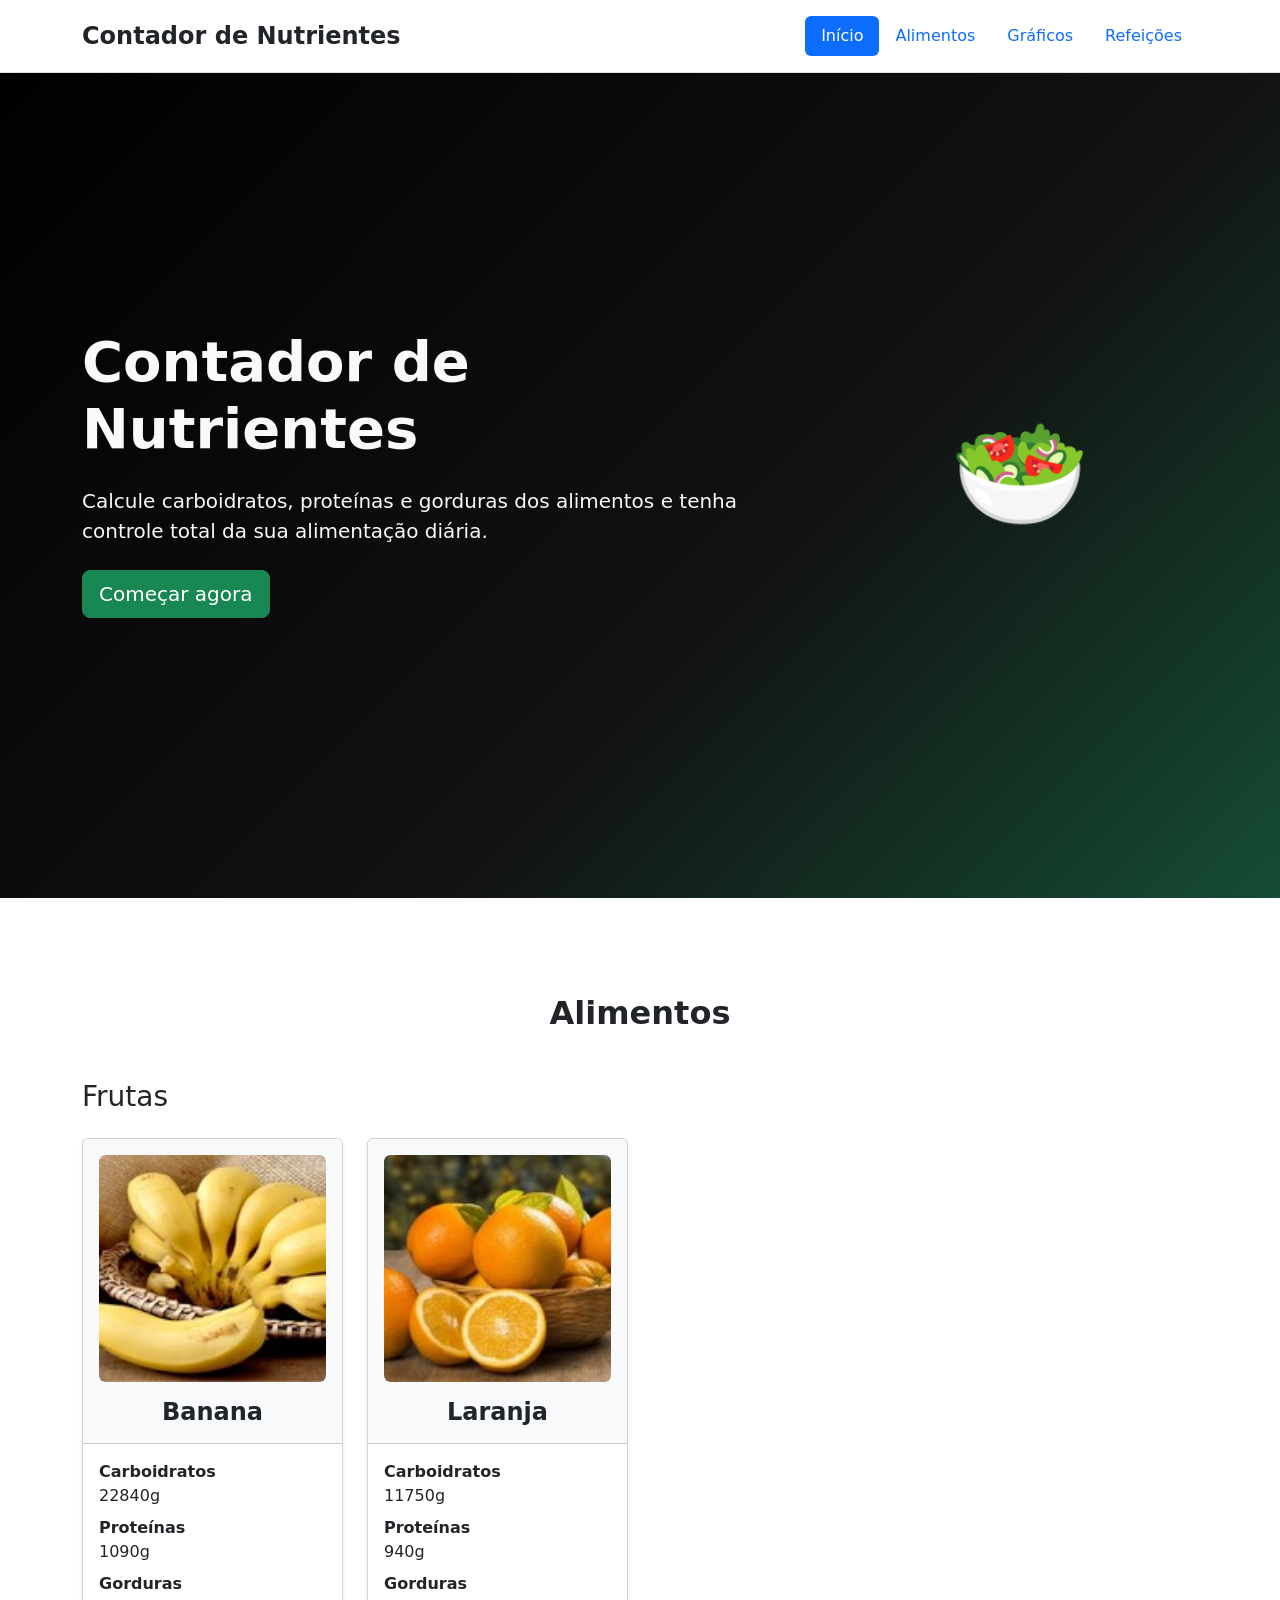
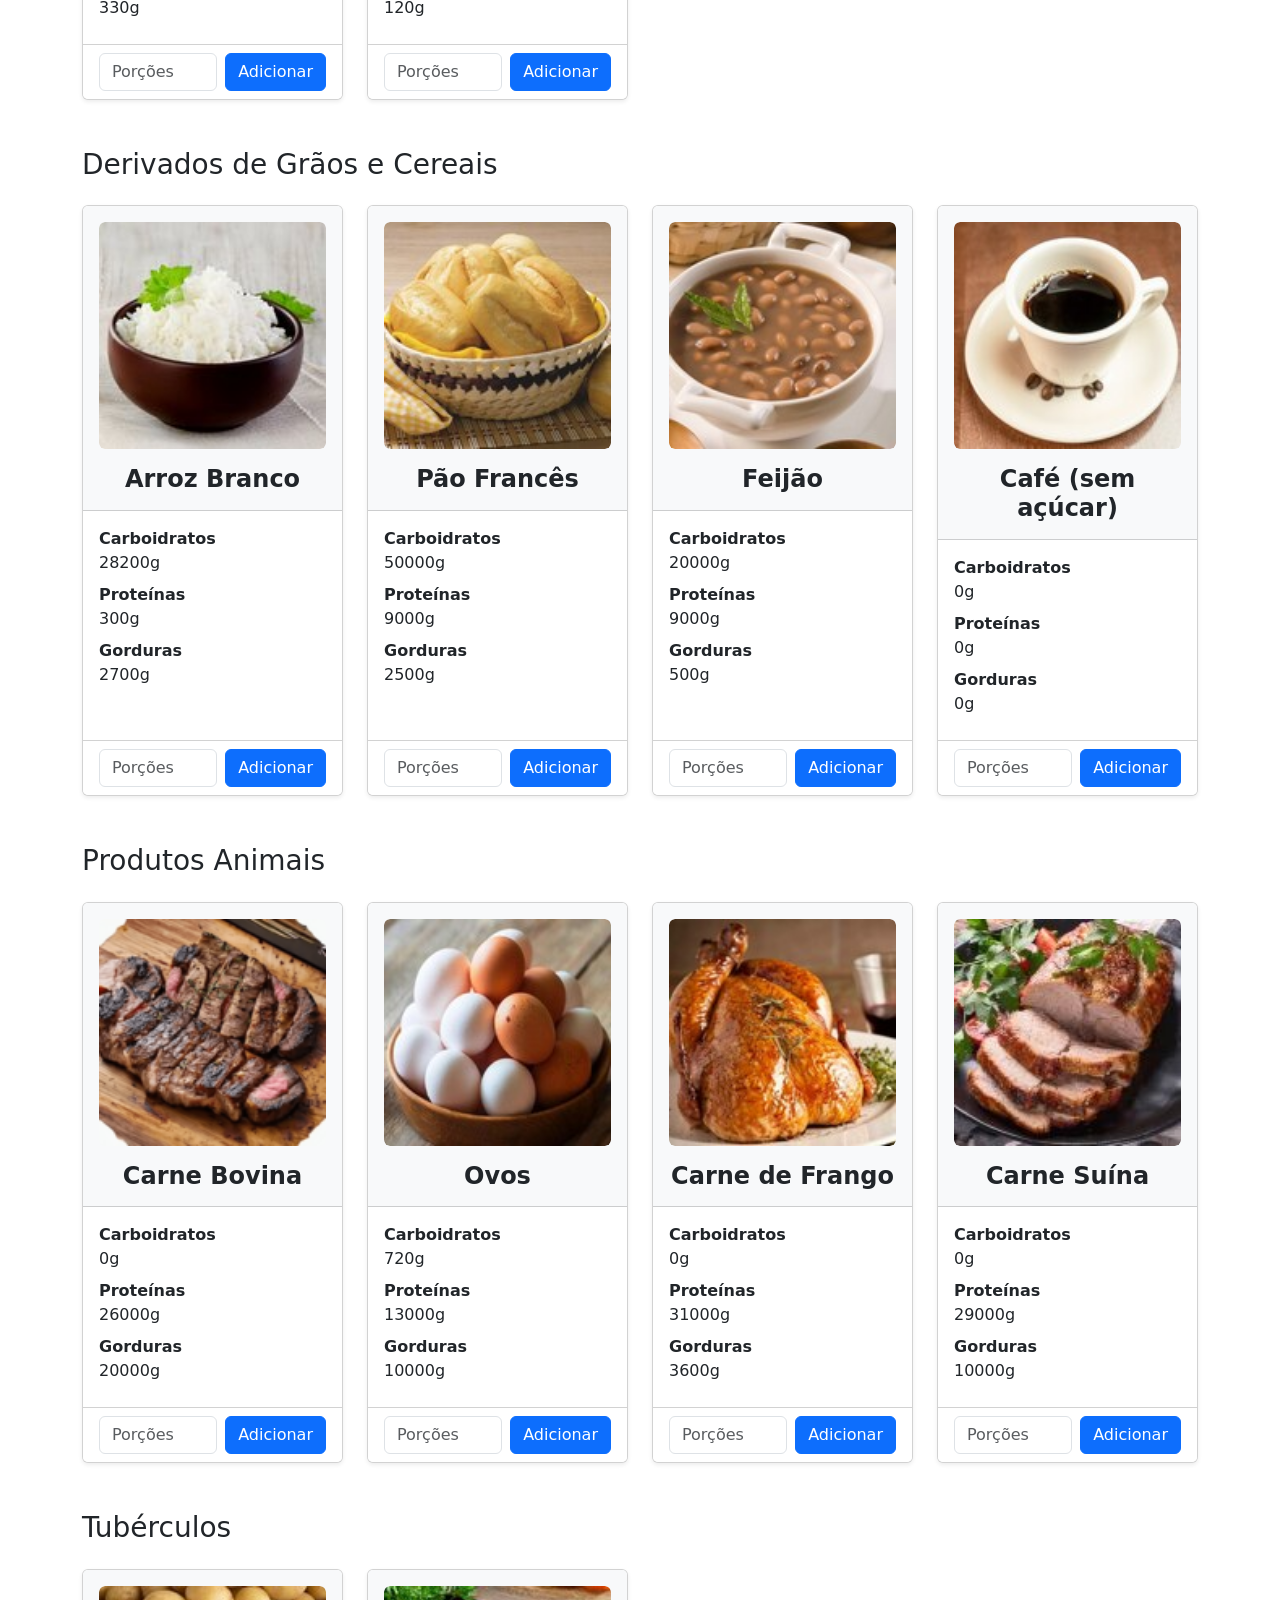
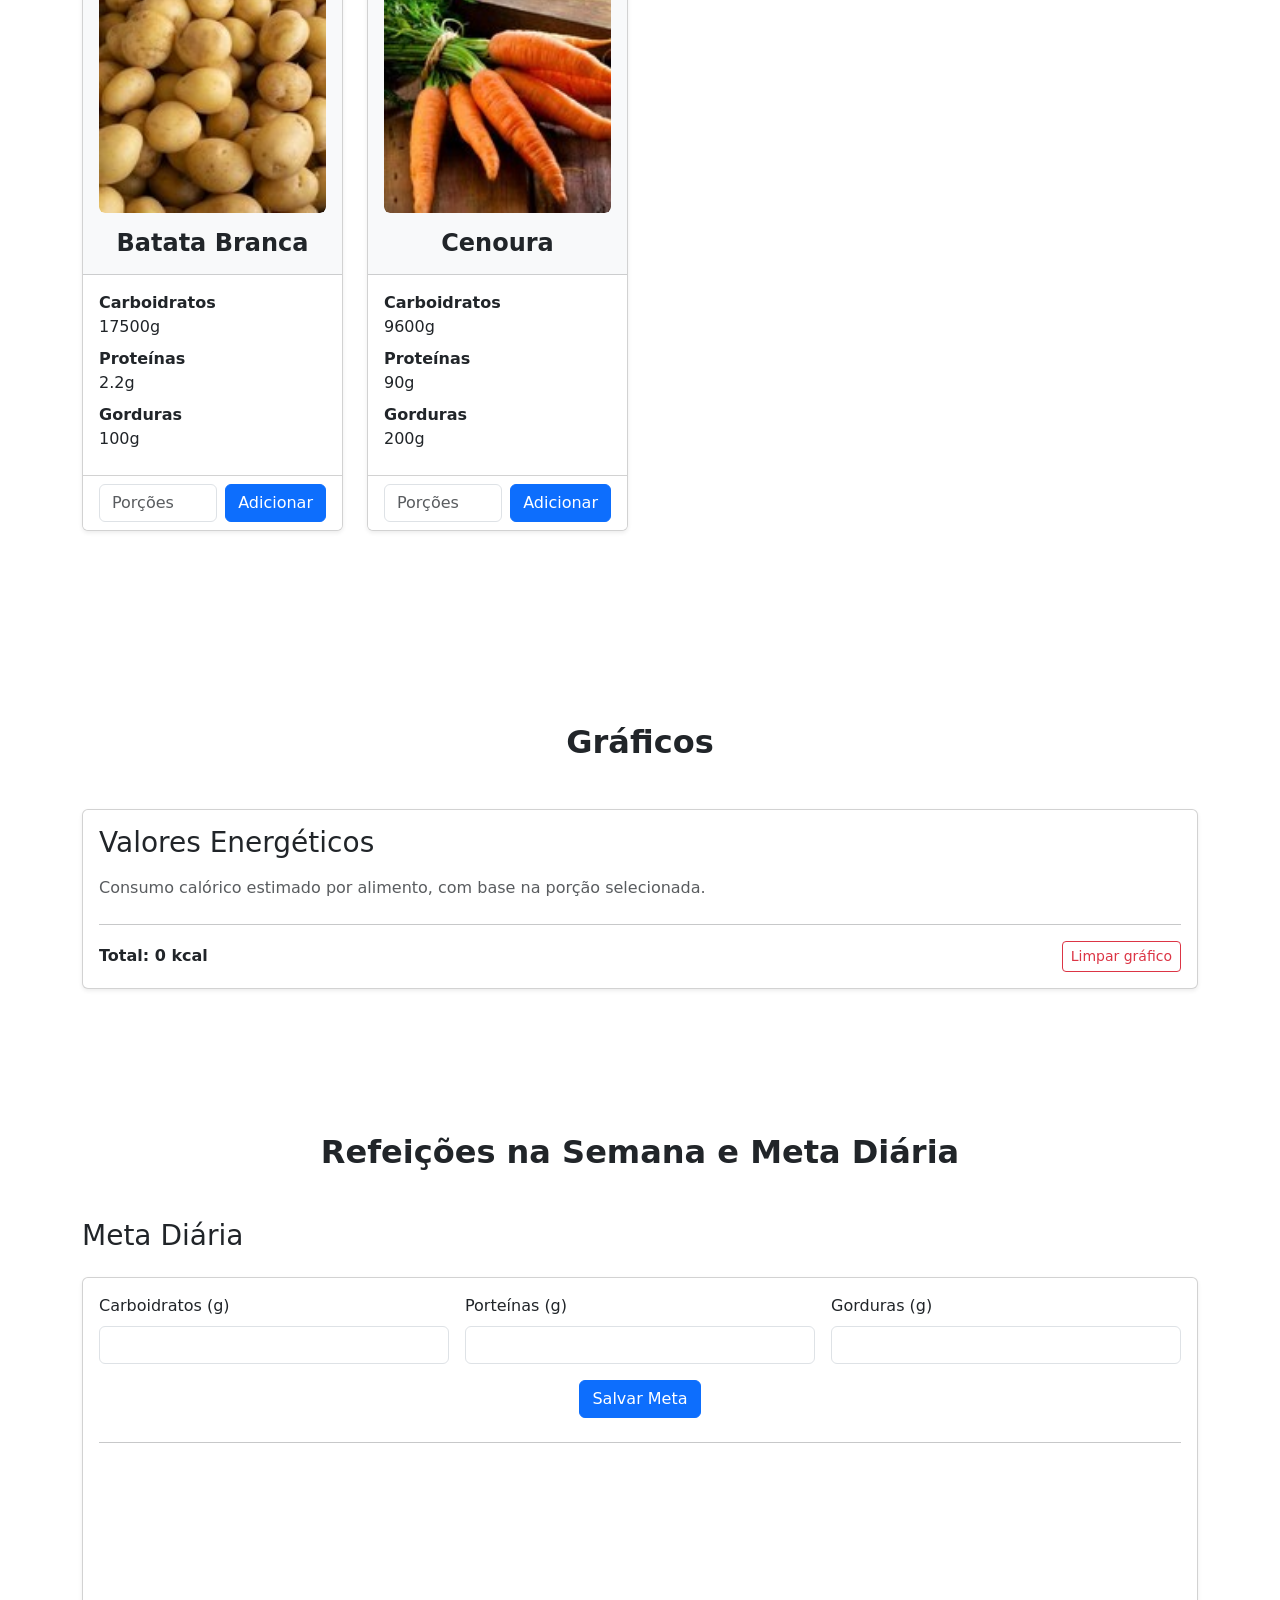
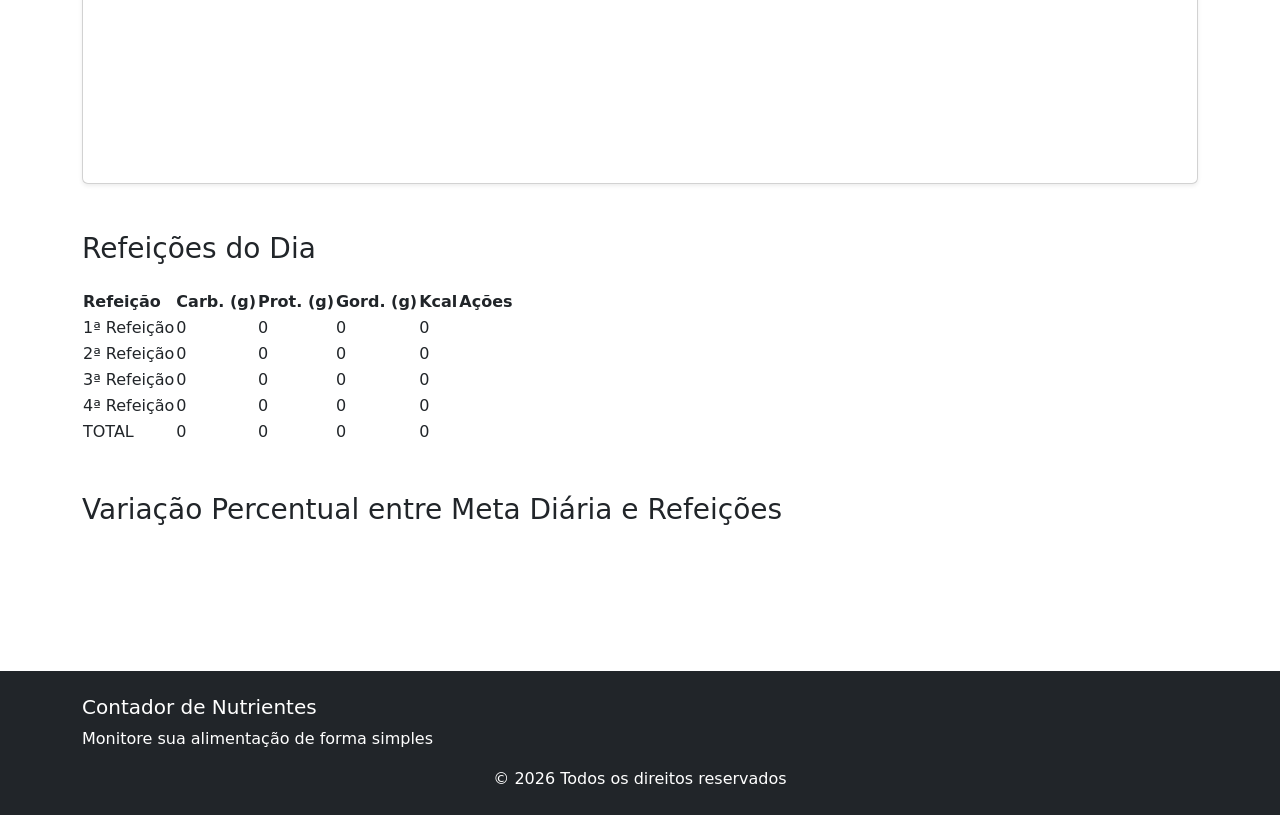
==== contador-v2/index.html @ 17ee6f38 "Criada div para gráfico das refeições do dia" ====
<!Doctype html>
<html lang="pt-BR">
<head>
    <meta charset="UTF-8">
    <meta name="viewport" content="width=device-width, initial-scale=1.0">

    <link
            href="https://cdn.jsdelivr.net/npm/bootstrap@5.3.8/dist/css/bootstrap.min.css"
            rel="stylesheet" integrity="sha384-sRIl4kxILFvY47J16cr9ZwB07vP4J8+LH7qKQnuqkuIAvNWLzeN8tE5YBujZqJLB"
            crossorigin="anonymous">

    <link rel="stylesheet" href="style.css">
    <script src="https://code.highcharts.com/highcharts.js"></script>
    <title>Contador de Nutrientes</title>
</head>
<body data-bs-spy="scroll"
      data-bs-target="#nav-principal"
      data-bs-offset="100"
      tabindex="0">

<header class="header-principal fixed-top bg-white border-bottom">
    <div class="container">
        <div class="d-flex flex-wrap justify-content-center py-3">
            <a href="/" class="d-flex align-items-center me-md-auto text-decoration-none">
                <span class="fs-4 fw-bold text-dark">Contador de Nutrientes</span>
            </a>

            <nav id="nav-principal" class="nav-principal">
                <ul class="nav nav-pills">
                    <li class="nav-item">
                        <a href="#secao-main" class="nav-link">Início</a>
                    </li>
                    <li class="nav-item">
                        <a href="#secao-alimentos" class="nav-link">Alimentos</a>
                    </li>
                    <li class="nav-item">
                        <a href="#secao-graficos" class="nav-link">Gráficos</a>
                    </li>
                    <li class="nav-item">
                        <a href="#secao-refeicoes" class="nav-link">Refeições</a>
                    </li>
                </ul>
            </nav>
        </div>
    </div>
</header>
<main>

    <!-- Seção 1: Hero -->
    <section id="secao-main" class="hero-full bg-dark text-light d-flex align-items-center py-5 my-5">
        <div class="container">
            <div class="row align-items-center">
                <div class="col-md-8 hero-content">
                    <h1 class="display-4 fw-bold mb-4">
                        Contador de Nutrientes
                    </h1>

                    <p class="lead mb-4">
                        Calcule carboidratos, proteínas e gorduras dos alimentos
                        e tenha controle total da sua alimentação diária.
                    </p>

                    <a href="#secao-alimentos" class="btn btn-success btn-lg">
                        Começar agora
                    </a>
                </div>

                <div class="col-md-4 text-center d-none d-md-block hero-icon">
                    <span style="font-size: 7rem;">🥗</span>
                </div>
            </div>
        </div>
    </section>


    <!-- Seção 2: Catálogo de Alimentos -->
    <section id="secao-alimentos" class="container py-5 my-5">
        <h2 class="text-center mb-5 fw-bold">Alimentos</h2>

        <section class="categoria-alimentos mb-5" id="categoria-frutas">
            <h3 class="mb-4">Frutas</h3>
            <div id="grid-frutas" class="grid-alimentos row row-cols-1 row-cols-md-2 row-cols-lg-3 row-cols-xl-4 g-4">

            </div>
        </section>

        <section class="categoria-alimentos mb-5" id="categoria-graos">
            <h3 class="mb-4">Derivados de Grãos e Cereais</h3>
            <div id="grid-graos" class="row row-cols-1 row-cols-md-2 row-cols-lg-3 row-cols-xl-4 g-4 grid-alimentos">

            </div>
        </section>

        <section class="categoria-alimentos mb-5" id="categoria-animais">
            <h3 class="mb-4">Produtos Animais</h3>
            <div id="grid-animais" class="row row-cols-1 row-cols-md-2 row-cols-lg-3 row-cols-xl-4 g-4 grid-alimentos">

            </div>
        </section>

        <section class="categoria-alimentos mb-5" id="categoria-tuberculos">
            <h3 class="mb-4">Tubérculos</h3>
            <div id="grid-tuberculos" class="row row-cols-1 row-cols-md-2 row-cols-lg-3 row-cols-xl-4 g-4 grid-alimentos">

            </div>
        </section>

    </section>

    <!-- Seção 3: Gráficos -->
    <section id="secao-graficos" class="container py-5 my-5">
        <h2 class="text-center mb-5 fw-bold">Gráficos</h2>

        <section class="subsecao-graficos">
            <div class="card shadow-sm">
                <div class="card-body">
                    <h3 class="card-title mb-3">Valores Energéticos</h3>
                    <p class="text-muted mb-4">Consumo calórico estimado por alimento, com base na porção selecionada.</p>
                    <div id="grafico-colunas"></div>
                    <hr>
                    <div class="d-flex justify-content-between align-items-center mt-3">
                        <p class="fw-bold mb-0">Total: <span id="total-kcal">0</span> kcal</p>
                        <button id="btn-limpar-grafico" class="btn btn-outline-danger btn-sm">Limpar gráfico</button>
                    </div>
                </div>

            </div>
        </section>

    </section>

    <!-- Seção 4: Refeições -->
    <section id="secao-refeicoes" class="container py-5 my-5">
        <h2 class="text-center mb-5 fw-bold">Refeições na Semana e Meta Diária</h2>

        <section class="subsecao-meta mb-5">
            <h3 class="mb-4">Meta Diária</h3>
            <div class="painel-meta card shadow-sm">
                <div class="card-body">

                    <form id="form-metas">

                        <div class="row g-3">

                            <div class="col-md-4">
                                <label for="meta-carb" class="form-label">Carboidratos (g)</label>
                                <input type="number" id="meta-carb" class="form-control"  min="0" step="1" required>
                            </div>

                            <div class="col-md-4">
                                <label for="meta-prot" class="form-label">Porteínas (g)</label>
                                <input type="number" id="meta-prot" class="form-control"  min="0" step="1" required>
                            </div>

                            <div class="col-md-4">
                                <label for="meta-gord" class="form-label">Gorduras (g)</label>
                                <input type="number" id="meta-gord" class="form-control"  min="0" step="1" required>
                            </div>

                        </div>
                        <div class="mt-3 d-flex justify-content-center">
                            <button type="button" id="btn-metas" class="btn btn-primary">Salvar Meta</button>
                        </div>
                    </form>

                    <hr class="my-4">

                    <div id="grafico-metas" style="min-height: 300px;"></div>
                </div>
            </div>
        </section>

        <section class="subsecao-refeicoes-dia mb-5">
            <h3 class="mb-4">Refeições do Dia</h3>
            <div class="container-refeicoes">
                <table>
                    <thead>
                    <tr>
                        <th>Refeição</th>
                        <th>Carb. (g)</th>
                        <th>Prot. (g)</th>
                        <th>Gord. (g)</th>
                        <th>Kcal</th>
                        <th>Ações</th>
                    </tr>
                    </thead>

                    <tbody>
                        <tr>
                            <td>1ª Refeição</td>
                            <td class="carb">0</td>
                            <td class="prot">0</td>
                            <td class="gord">0</td>
                            <td class="kcal">0</td>
                        </tr>
                        <tr>
                            <td>2ª Refeição</td>
                            <td class="carb">0</td>
                            <td class="prot">0</td>
                            <td class="gord">0</td>
                            <td class="kcal">0</td>
                        </tr>
                        <tr>
                            <td>3ª Refeição</td>
                            <td class="carb">0</td>
                            <td class="prot">0</td>
                            <td class="gord">0</td>
                            <td class="kcal">0</td>
                        </tr>
                        <tr>
                            <td>4ª Refeição</td>
                            <td class="carb">0</td>
                            <td class="prot">0</td>
                            <td class="gord">0</td>
                            <td class="kcal">0</td>
                        </tr>
                        <tr>
                            <td>TOTAL</td>
                            <td class="carb">0</td>
                            <td class="prot">0</td>
                            <td class="gord">0</td>
                            <td class="kcal">0</td>
                        </tr>
                    </tbody>
                </table>

                <div id="grafico-refeicoes"></div>


            </div>
        </section>

        <section class="subscao-variacao mb-5">
            <h3 class="mb-4">Variação Percentual entre Meta Diária e Refeições</h3>
            <div class="painel-variacao">

            </div>
        </section>
    </section>

</main>

<footer class="bg-dark text-white mt-5">
    <div class="container py-4">
        <div class="row">
            <div class="col-md-6">
                <h5>Contador de Nutrientes</h5>
                <p class="text">Monitore sua alimentação de forma simples</p>
            </div>
            <div class="text-center">
                <p class="mb-0">&copy; 2026 Todos os direitos reservados</p>
            </div>
        </div>
    </div>
</footer>
<script type="module" src="js/script.js"></script>
<script
        src="https://cdn.jsdelivr.net/npm/bootstrap@5.3.8/dist/js/bootstrap.bundle.min.js"
        integrity="sha384-FKyoEForCGlyvwx9Hj09JcYn3nv7wiPVlz7YYwJrWVcXK/BmnVDxM+D2scQbITxI"
        crossorigin="anonymous">
</script>
</body>
</html>
---- contador-v2/style.css ----
html {
    scroll-behavior: smooth;
}

section {
    scroll-margin-top: 100px;
}

.hero-full {
    min-height: calc(100vh - 50px);
    background: linear-gradient(
        135deg,
        #000 0%,
        #121212 60%,
        #198754 140%
    );
}

.hero-content {
    animation: fadeUp 0.8s ease-out forwards;
}

.hero-icon {
    animation: fadeIn 1.2s ease-out forwards;
}

@keyframes fadeUp {
    from {
        opacity: 0;
        transform: translateY(24px);
    }
    to {
        opacity: 1;
        transform: translateY(0);
    }
}

@keyframes fadeIn {
    from {
        opacity: 0;
    }
    to {
        opacity: 1;
    }
}

.alimento-card {
    transition: transform 0.3s ease, box-shadow 0.3s ease;
}

.alimento-card:hover {
    transform: translateY(-5px);
    box-shadow: 0 8px 16px rgba(0, 0, 0, 0.15) !important;
}

.card-header figure {
    overflow: hidden;
    border-radius: 0.375rem;
}

@keyframes loading {
    0% {
        background-position: 0 0;
    }
    100% {
        background-position: 20px 20px;
    }
}
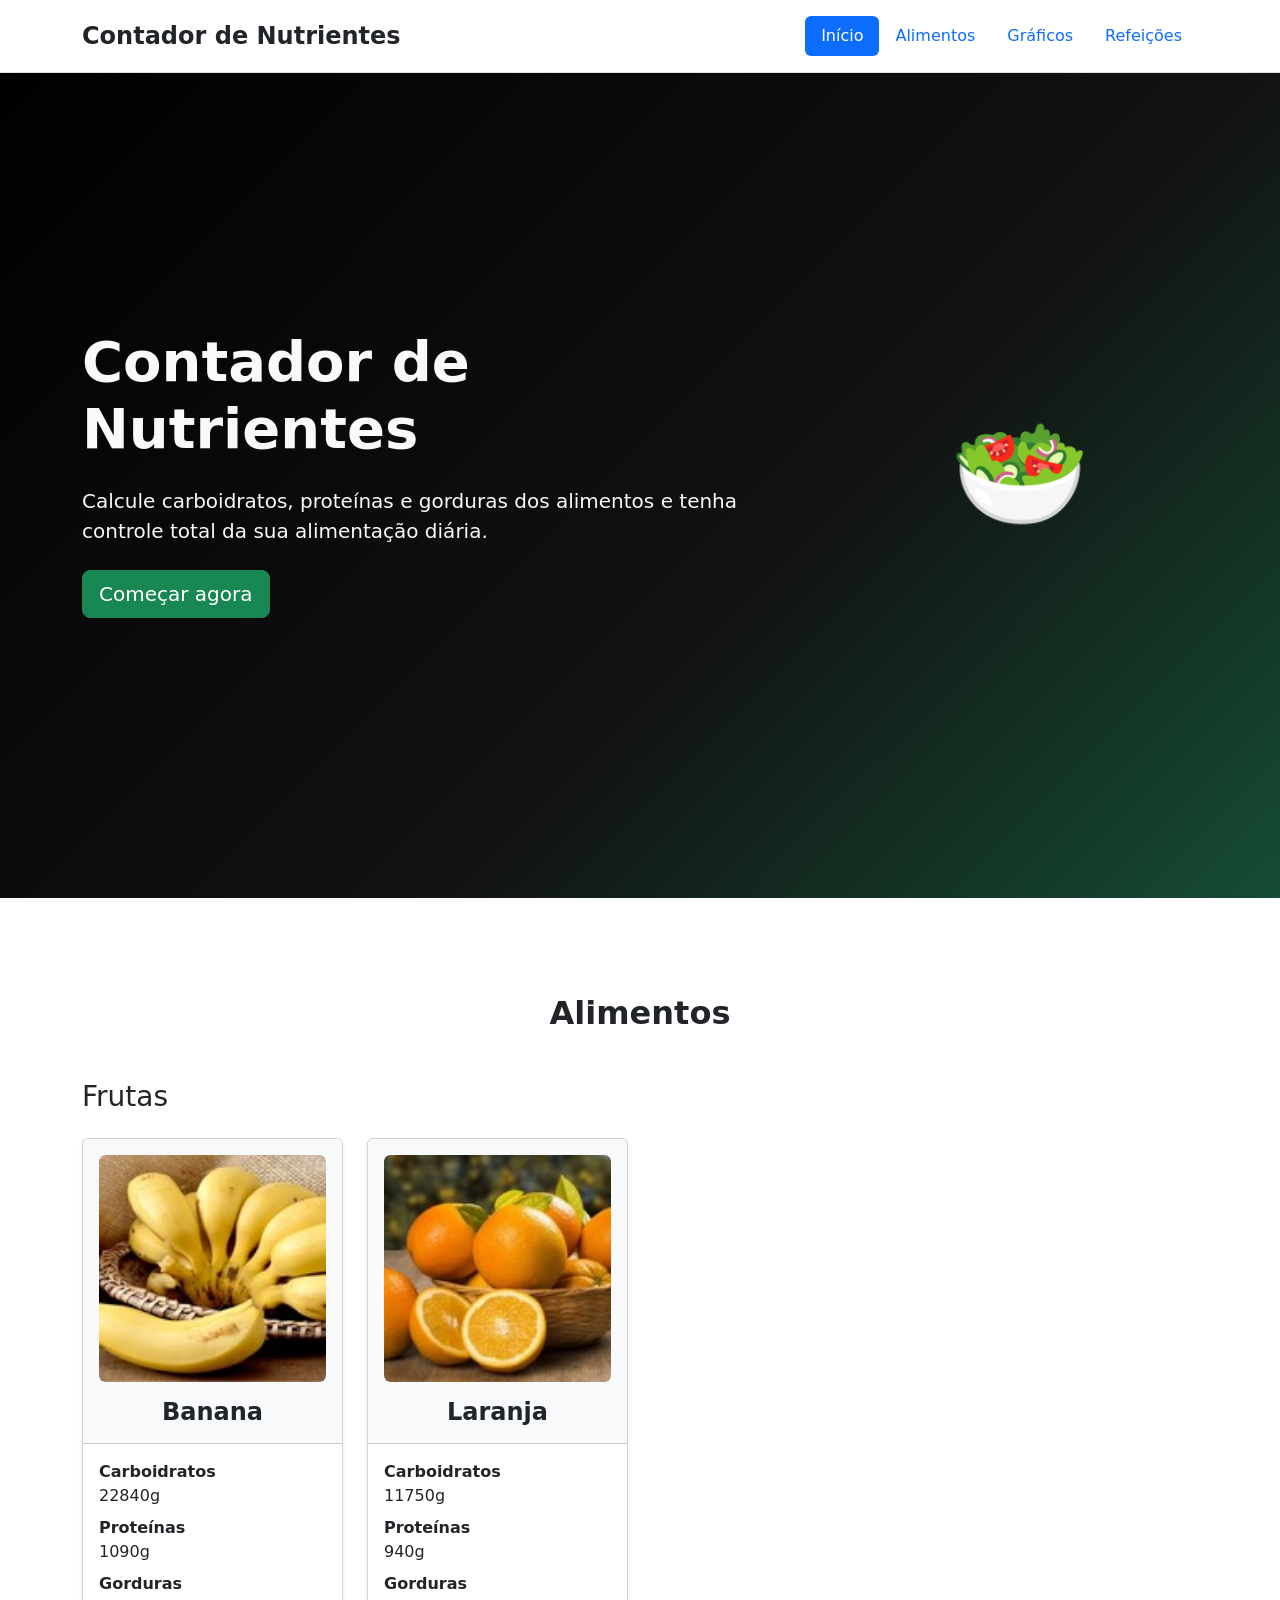
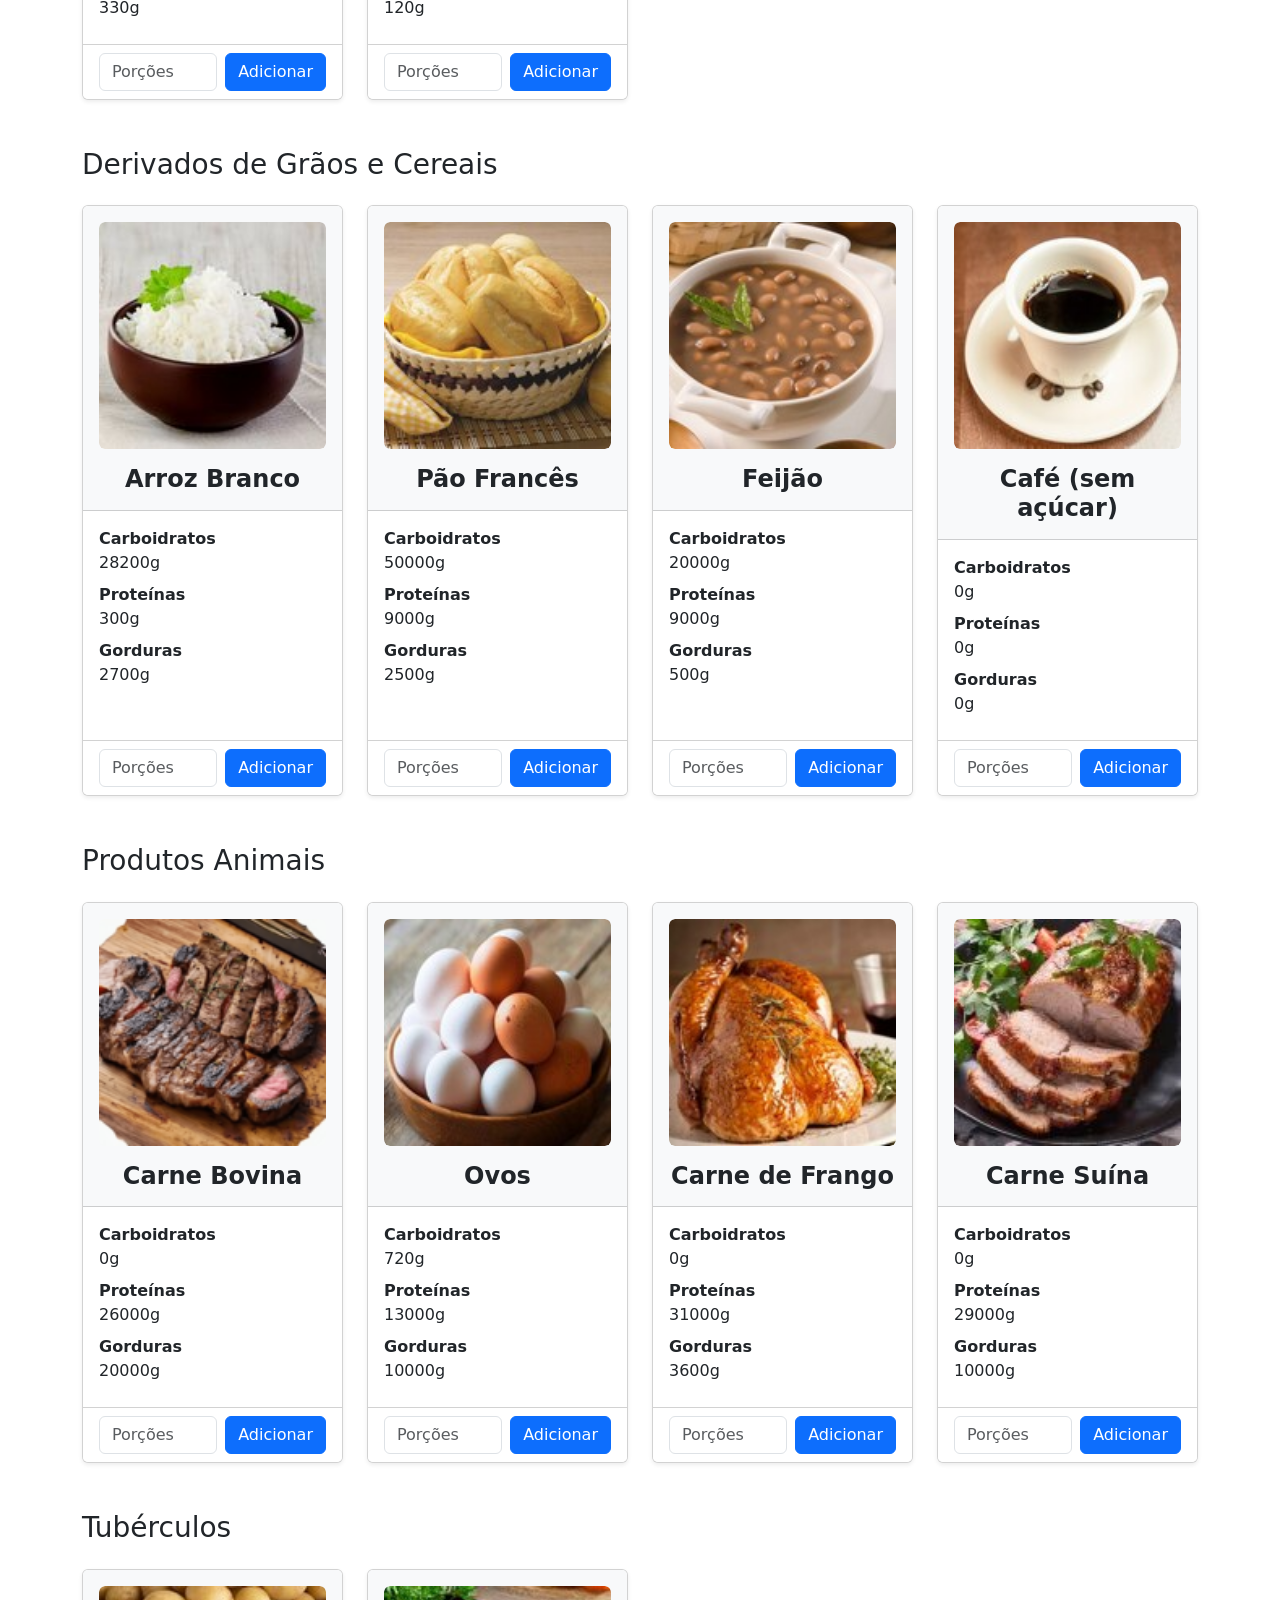
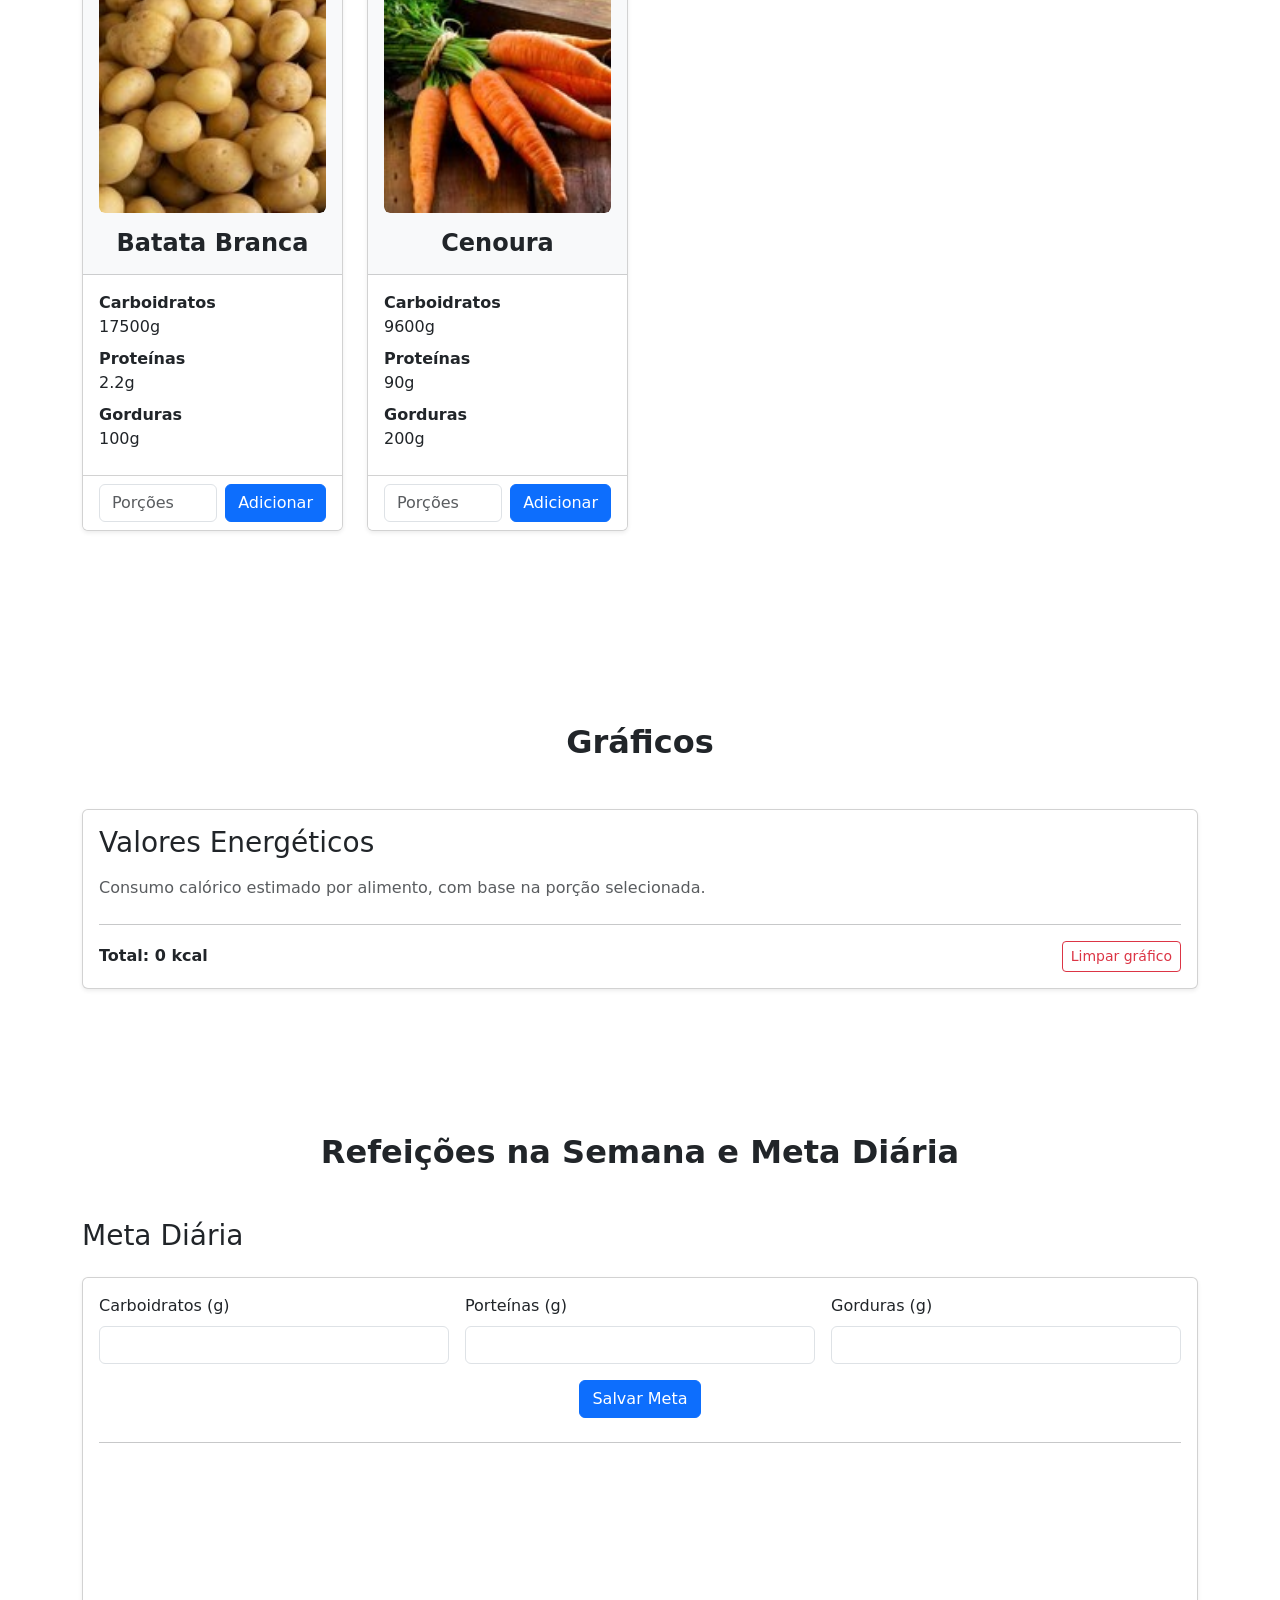
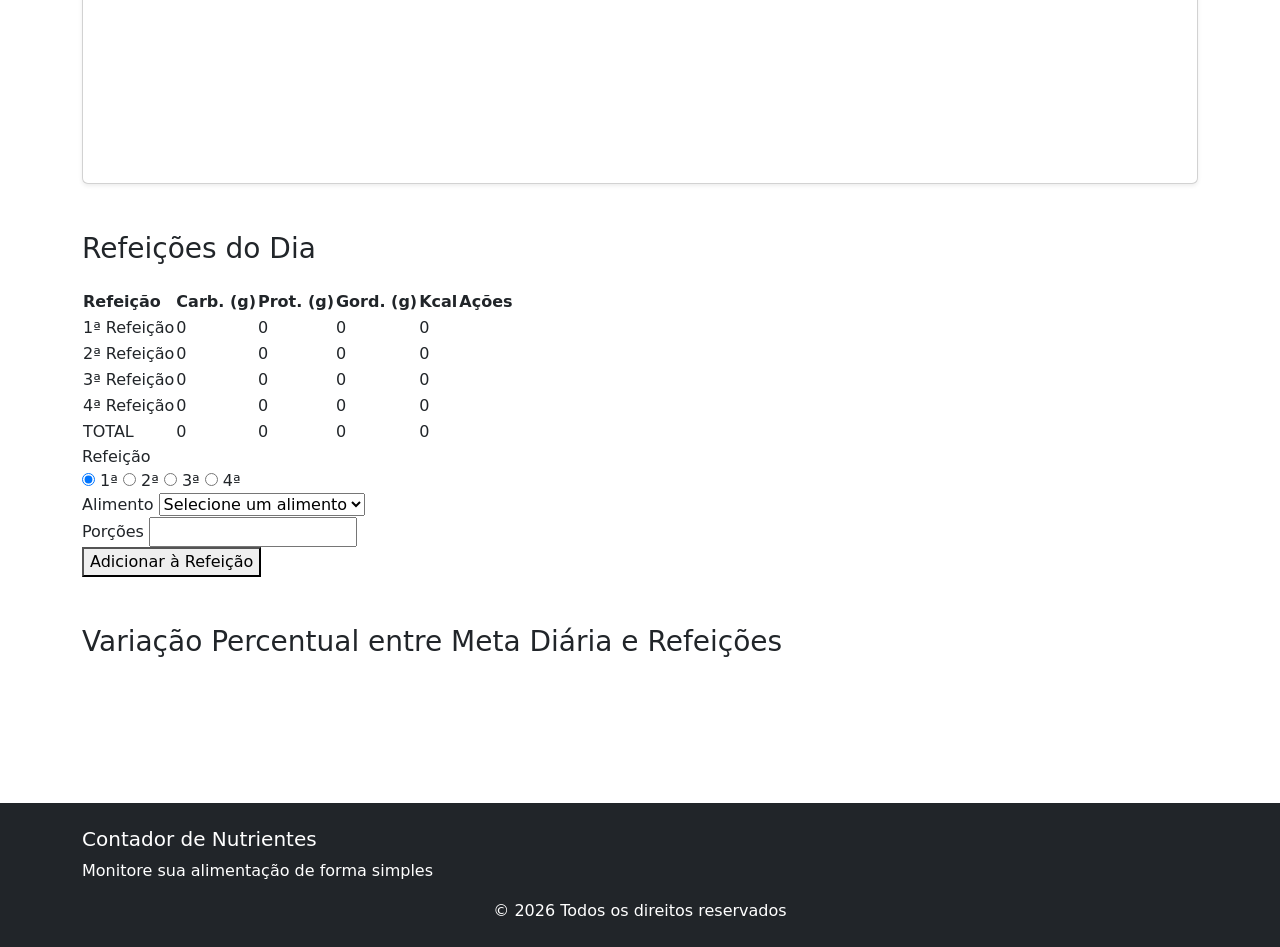
==== commit 598c0b0d: "Criado formulário para adicionar refeições ao dia" ====
--- a/contador-v2/index.html
+++ b/contador-v2/index.html
@@ -226,7 +226,38 @@
 
                 <div id="grafico-refeicoes"></div>
 
-
+                <form id="form-adicionar-refeicao">
+                    <div>
+                        <label>Refeição</label>
+                        <div>
+                            <input type="radio" name="refeicao" id="ref1" value="1" checked>
+                            <label for="ref1">1ª</label>
+
+                            <input type="radio" name="refeicao" id="ref2" value="2">
+                            <label for="ref2">2ª</label>
+
+                            <input type="radio" name="refeicao" id="ref3" value="3">
+                            <label for="ref3">3ª</label>
+
+                            <input type="radio" name="refeicao" id="ref4" value="4">
+                            <label for="ref4">4ª</label>
+                        </div>
+                    </div>
+
+                    <div>
+                        <label for="select-alimento">Alimento</label>
+                        <select id="select-alimento" required>
+                            <option value="">Selecione um alimento</option>
+                        </select>
+                    </div>
+
+                    <div>
+                        <label for="input-porcoes" >Porções</label>
+                        <input type="number" id="input-porcoes" min="0" step="1" required>
+                    </div>
+
+                    <button type="button">Adicionar à Refeição</button>
+                </form>
             </div>
         </section>
 
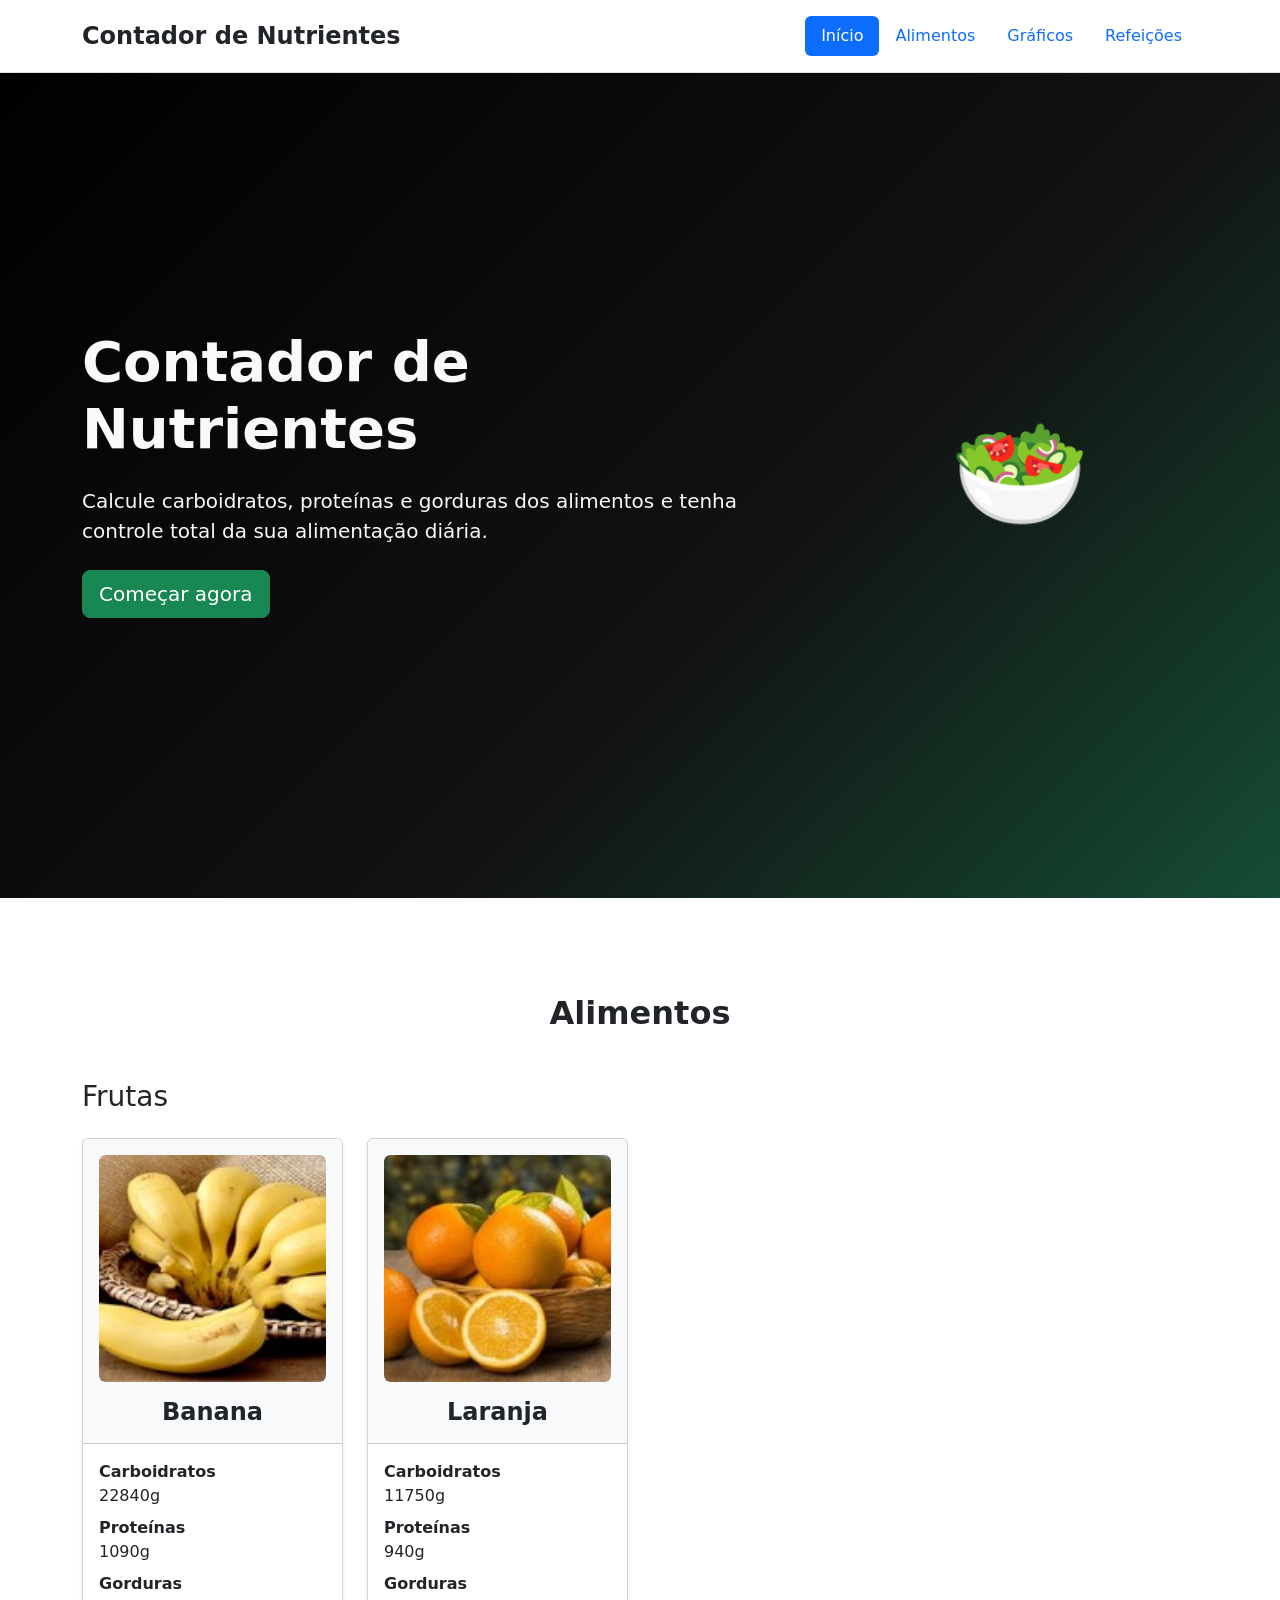
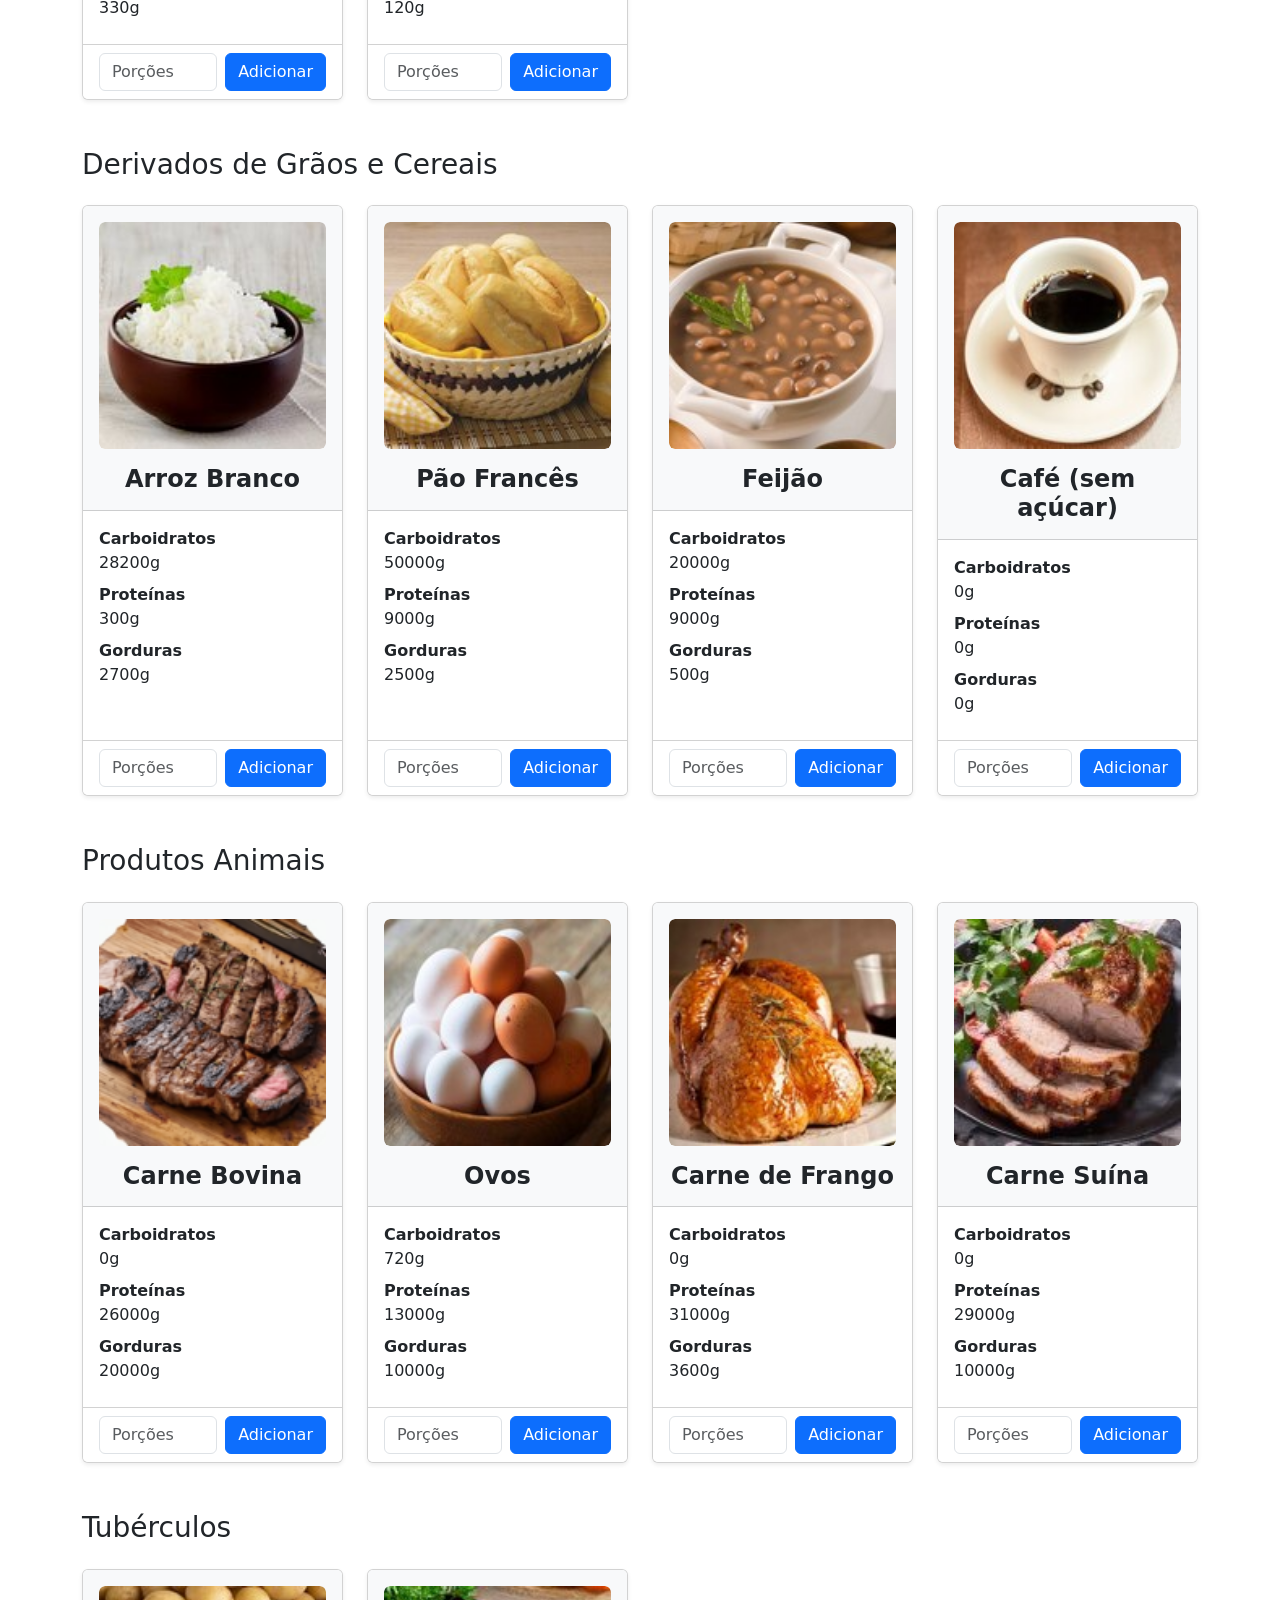
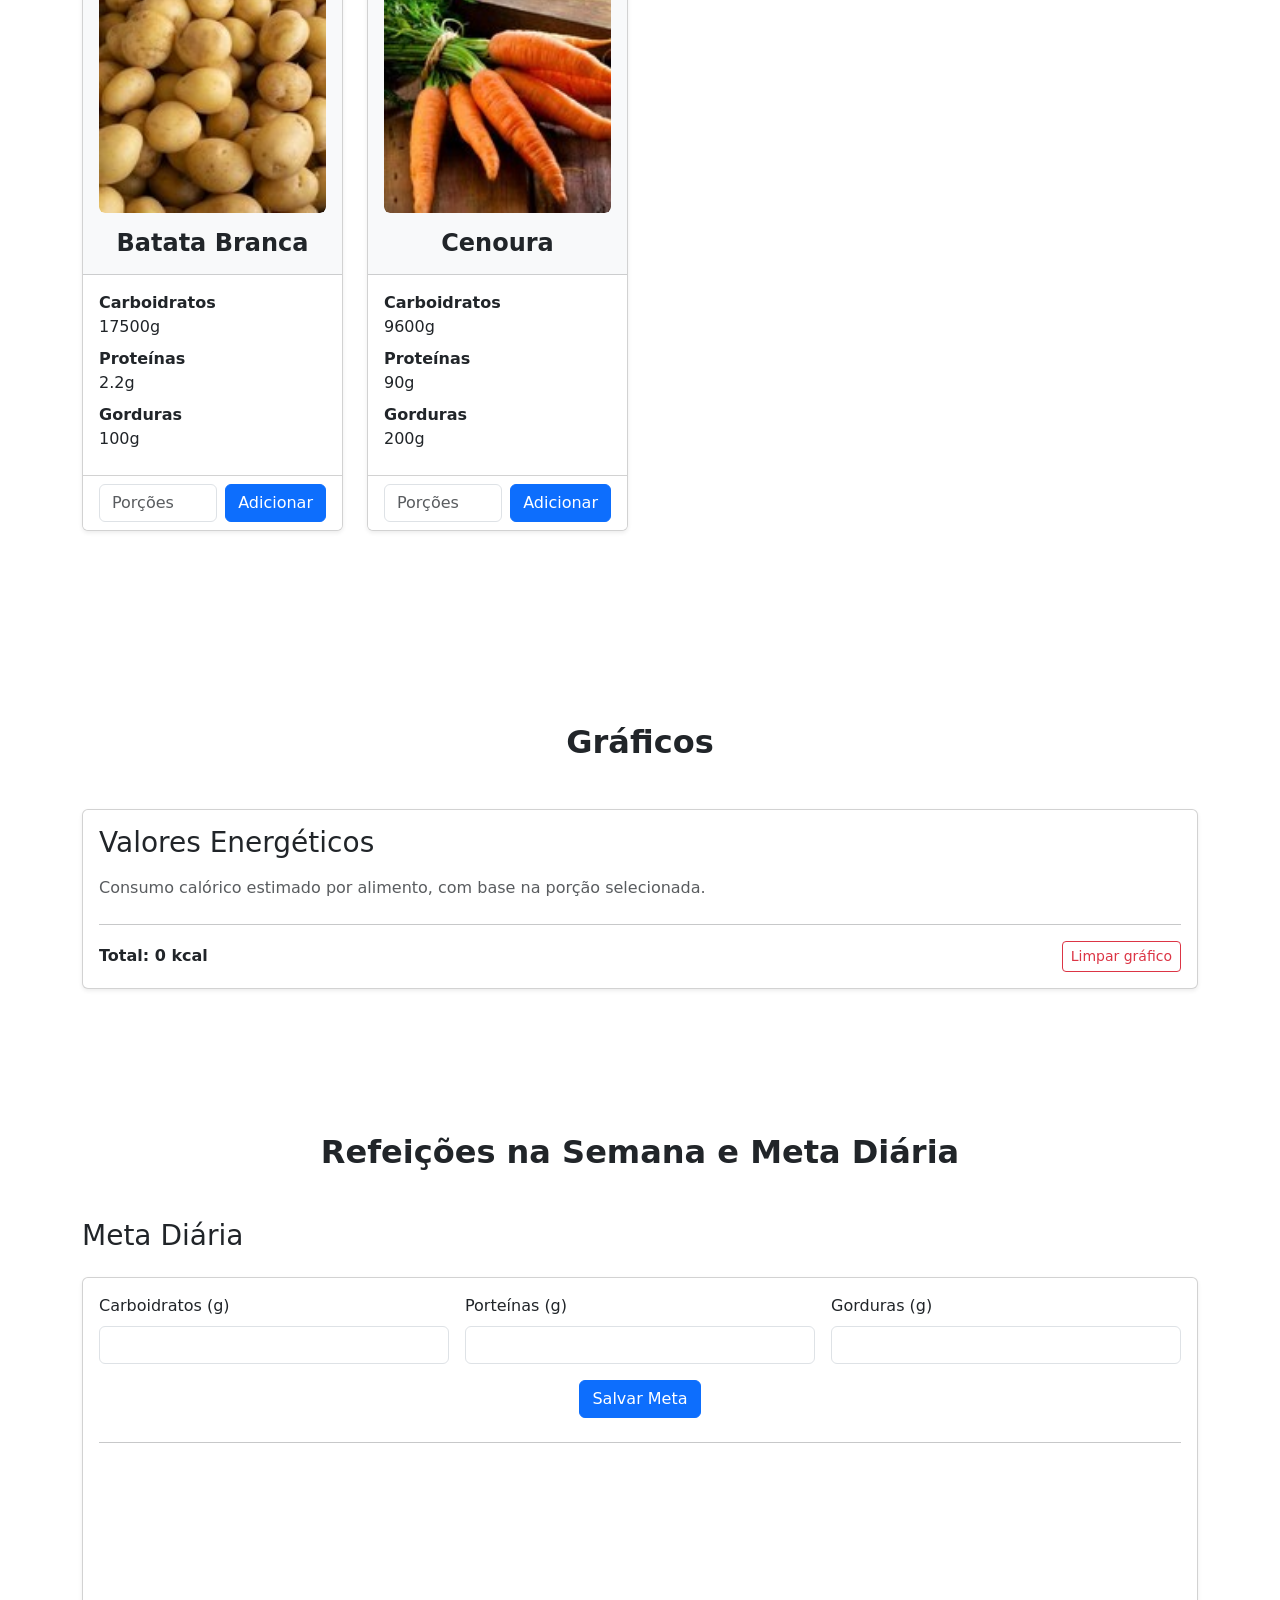
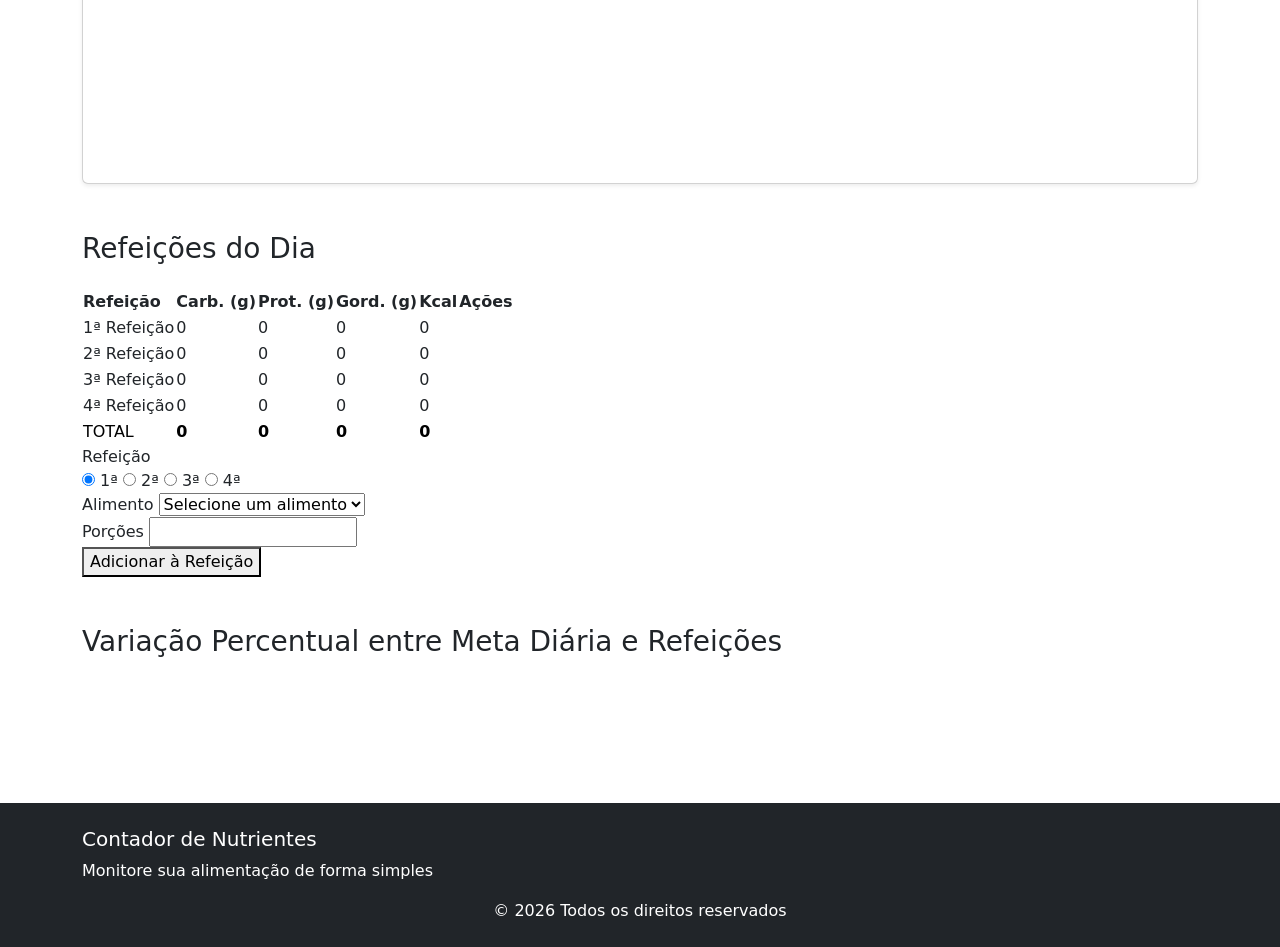
==== commit c344ff3a: "Adicionadas novas classes e ids na table de refeições para auxiliar o código" ====
--- a/contador-v2/index.html
+++ b/contador-v2/index.html
@@ -185,41 +185,41 @@
                     </tr>
                     </thead>
 
-                    <tbody>
-                        <tr>
+                    <tbody id="tbody-refeicoes">
+                        <tr data-refeicao="1">
                             <td>1ª Refeição</td>
                             <td class="carb">0</td>
                             <td class="prot">0</td>
                             <td class="gord">0</td>
                             <td class="kcal">0</td>
                         </tr>
-                        <tr>
+                        <tr data-refeicao="2">
                             <td>2ª Refeição</td>
                             <td class="carb">0</td>
                             <td class="prot">0</td>
                             <td class="gord">0</td>
                             <td class="kcal">0</td>
                         </tr>
-                        <tr>
+                        <tr data-refeicao="3">
                             <td>3ª Refeição</td>
                             <td class="carb">0</td>
                             <td class="prot">0</td>
                             <td class="gord">0</td>
                             <td class="kcal">0</td>
                         </tr>
-                        <tr>
+                        <tr data-refeicao="4">
                             <td>4ª Refeição</td>
                             <td class="carb">0</td>
                             <td class="prot">0</td>
                             <td class="gord">0</td>
                             <td class="kcal">0</td>
                         </tr>
-                        <tr>
+                        <tr class="table-primary">
                             <td>TOTAL</td>
-                            <td class="carb">0</td>
-                            <td class="prot">0</td>
-                            <td class="gord">0</td>
-                            <td class="kcal">0</td>
+                            <td class="carb"><strong>0</strong></td>
+                            <td class="prot"><strong>0</strong></td>
+                            <td class="gord"><strong>0</strong></td>
+                            <td class="kcal"><strong>0</strong></td>
                         </tr>
                     </tbody>
                 </table>
@@ -256,7 +256,7 @@
                         <input type="number" id="input-porcoes" min="0" step="1" required>
                     </div>
 
-                    <button type="button">Adicionar à Refeição</button>
+                    <button type="button" id="btn-refeicao">Adicionar à Refeição</button>
                 </form>
             </div>
         </section>
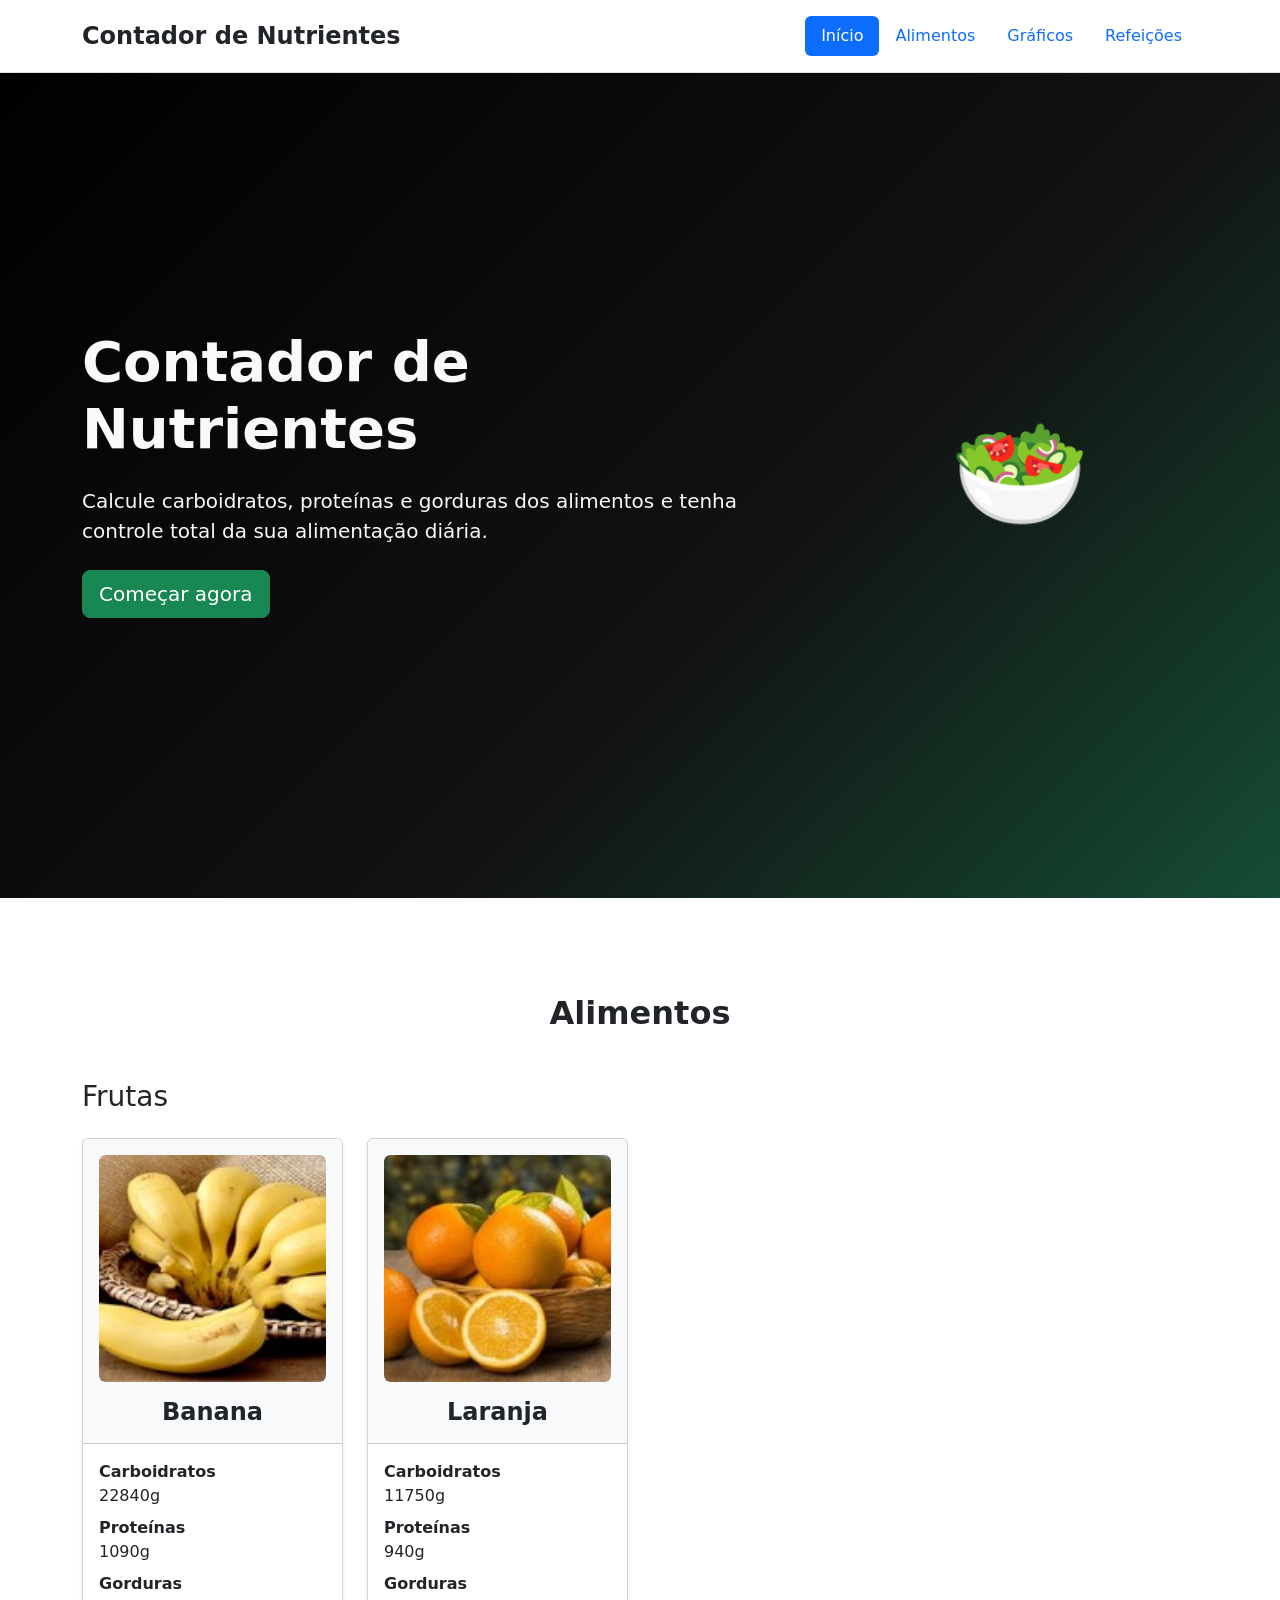
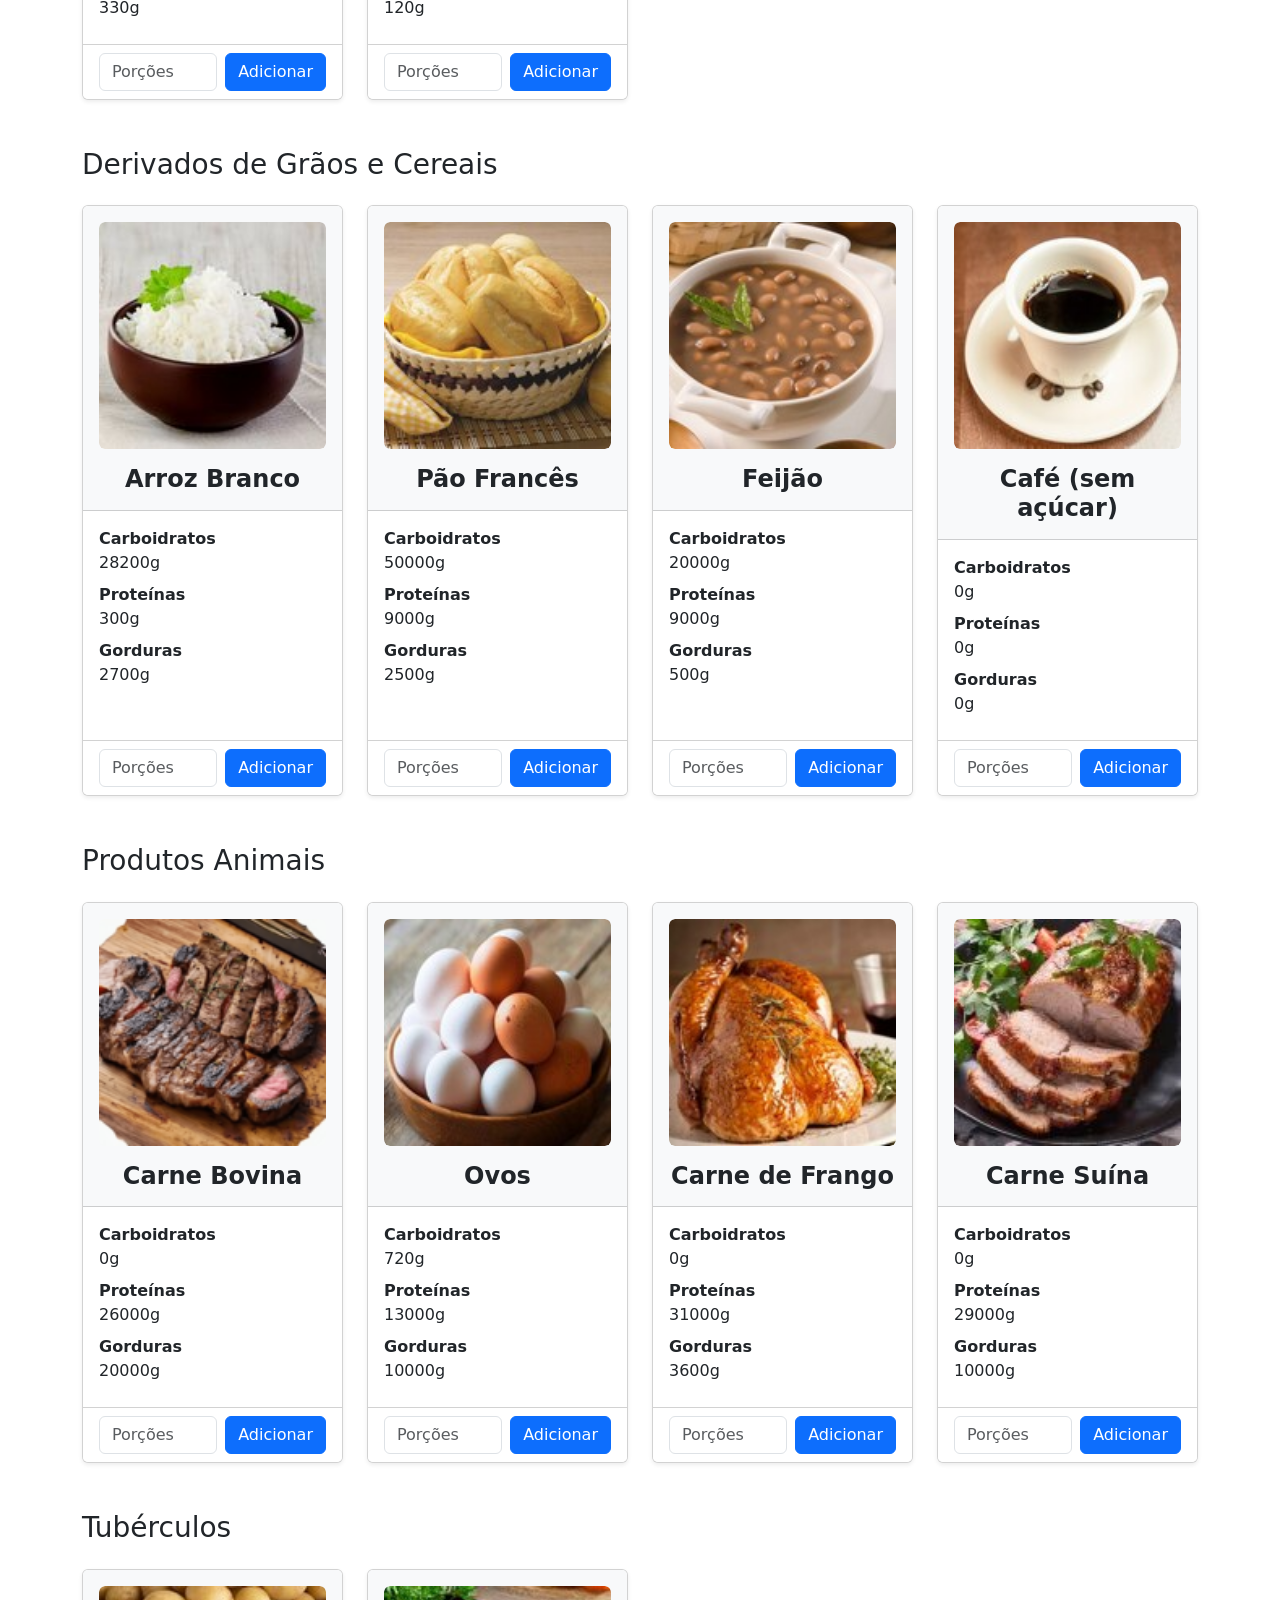
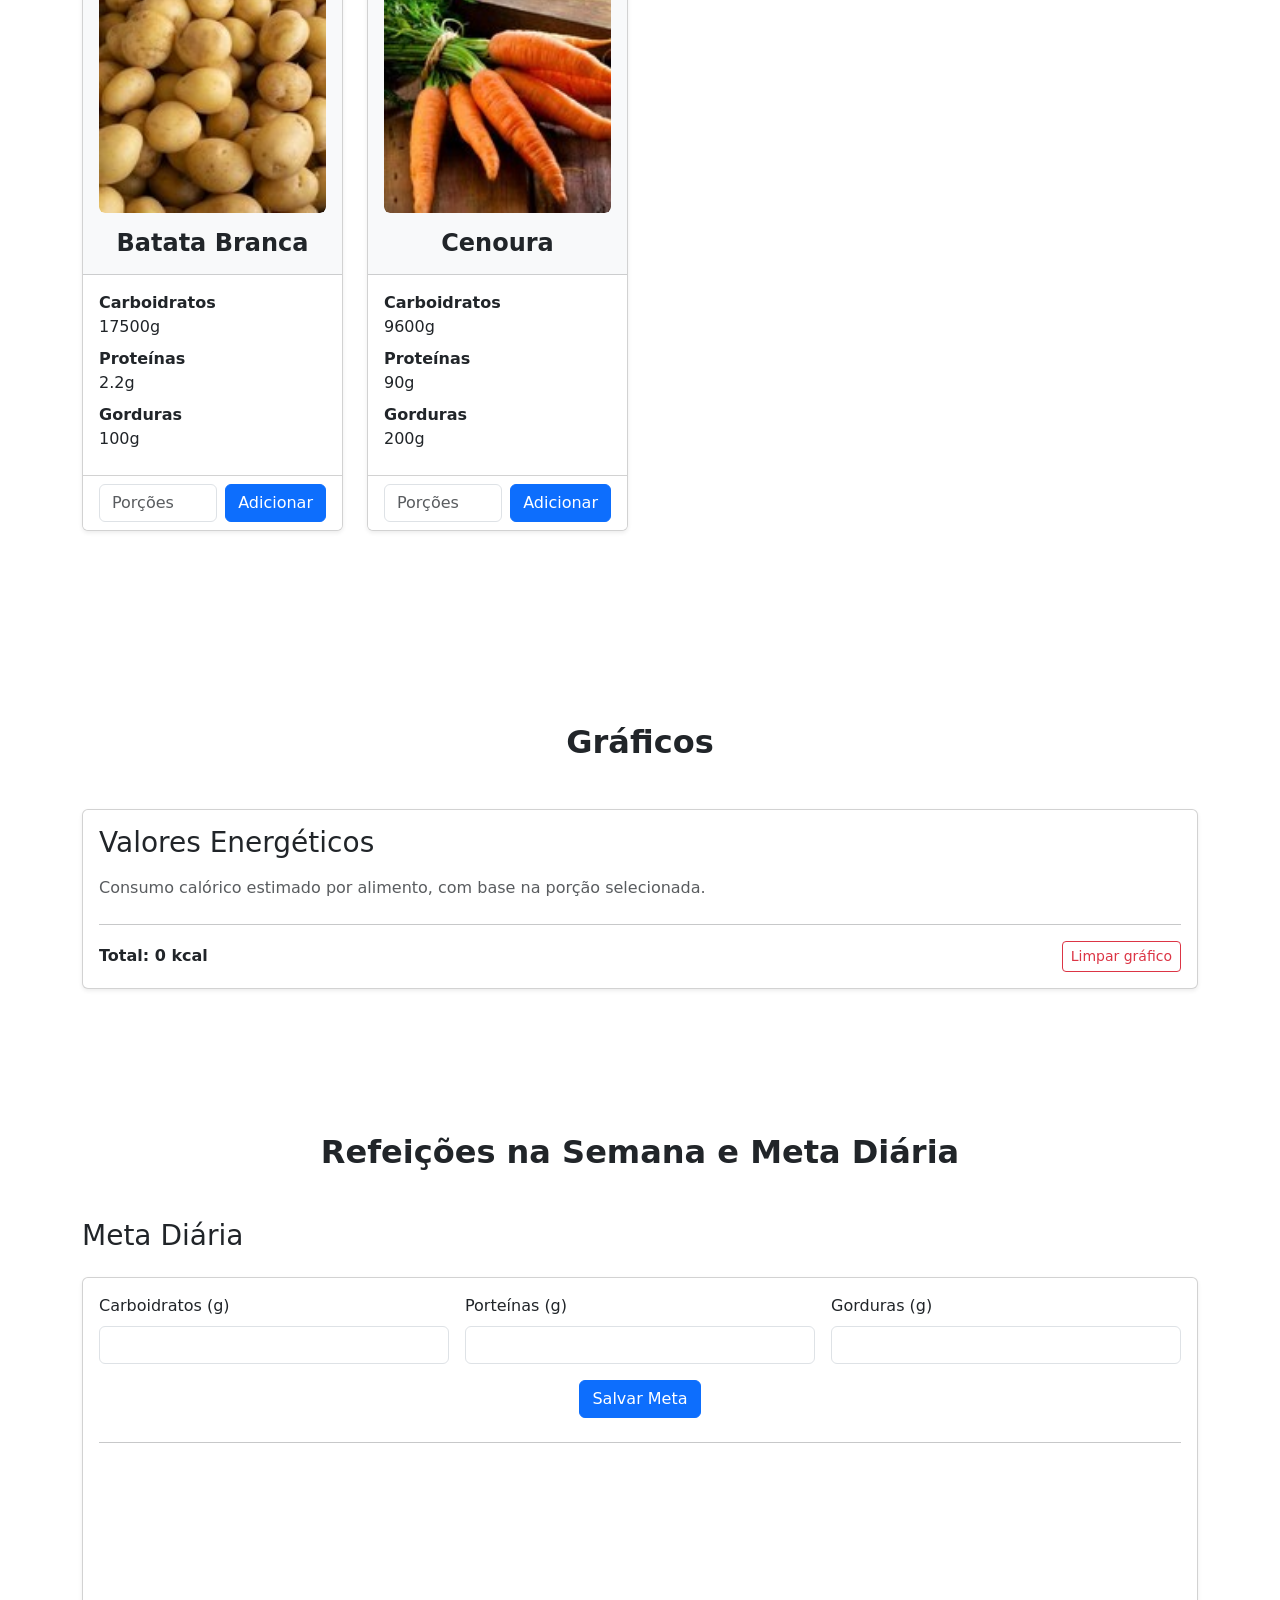
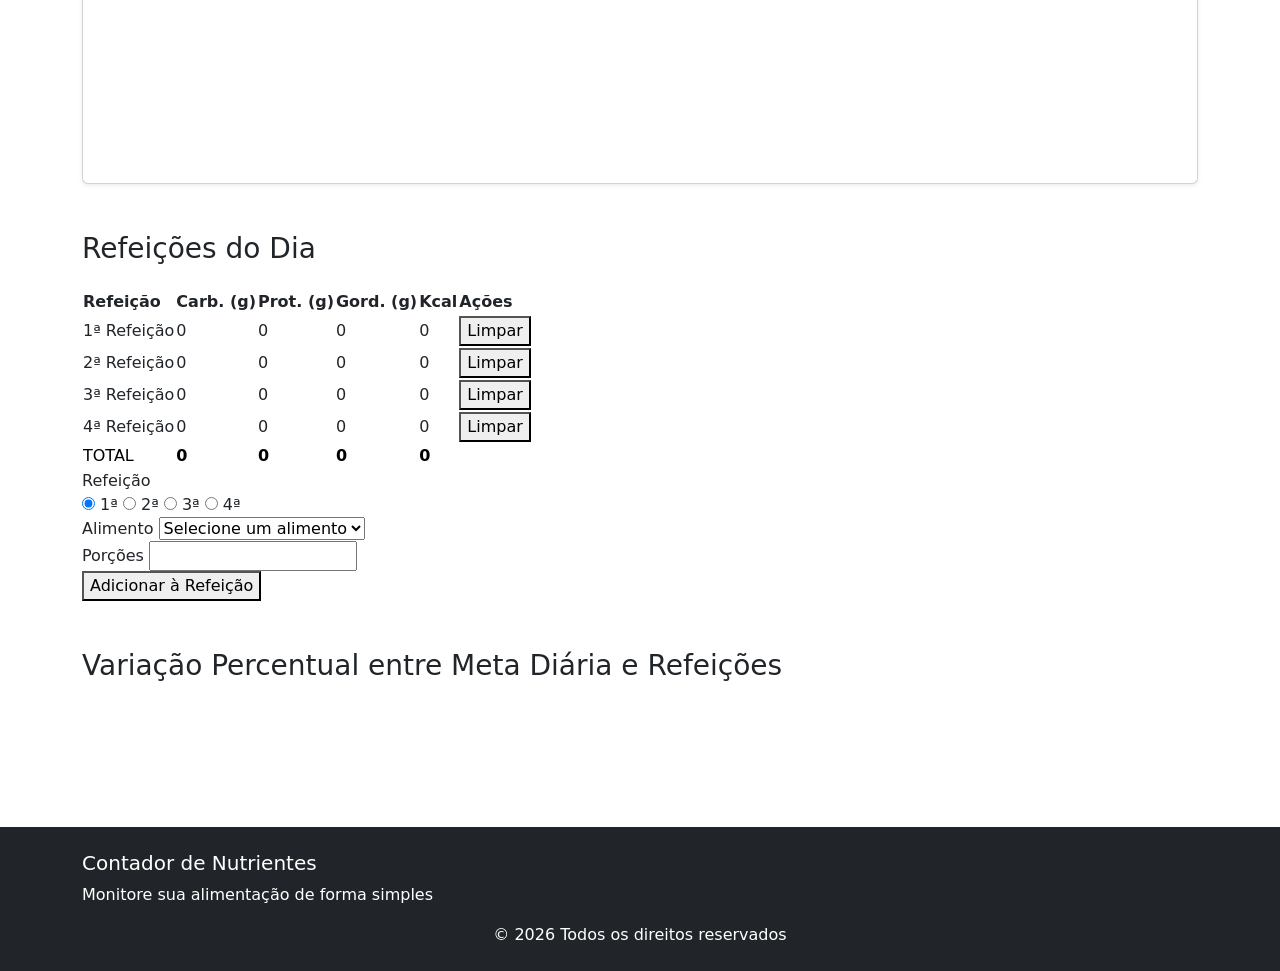
==== commit e54c05f1: "Adiconados botões para limpar uma row da tabela de refeição" ====
--- a/contador-v2/index.html
+++ b/contador-v2/index.html
@@ -192,6 +192,11 @@
                             <td class="prot">0</td>
                             <td class="gord">0</td>
                             <td class="kcal">0</td>
+                            <td>
+                                <button class="btn-limpar" data-refeicao="1">
+                                    Limpar
+                                </button>
+                            </td>
                         </tr>
                         <tr data-refeicao="2">
                             <td>2ª Refeição</td>
@@ -199,6 +204,11 @@
                             <td class="prot">0</td>
                             <td class="gord">0</td>
                             <td class="kcal">0</td>
+                            <td>
+                                <button class="btn-limpar" data-refeicao="2">
+                                    Limpar
+                                </button>
+                            </td>
                         </tr>
                         <tr data-refeicao="3">
                             <td>3ª Refeição</td>
@@ -206,6 +216,11 @@
                             <td class="prot">0</td>
                             <td class="gord">0</td>
                             <td class="kcal">0</td>
+                            <td>
+                                <button class="btn-limpar" data-refeicao="3">
+                                    Limpar
+                                </button>
+                            </td>
                         </tr>
                         <tr data-refeicao="4">
                             <td>4ª Refeição</td>
@@ -213,6 +228,11 @@
                             <td class="prot">0</td>
                             <td class="gord">0</td>
                             <td class="kcal">0</td>
+                            <td>
+                                <button class="btn-limpar" data-refeicao="4">
+                                    Limpar
+                                </button>
+                            </td>
                         </tr>
                         <tr class="table-primary">
                             <td>TOTAL</td>
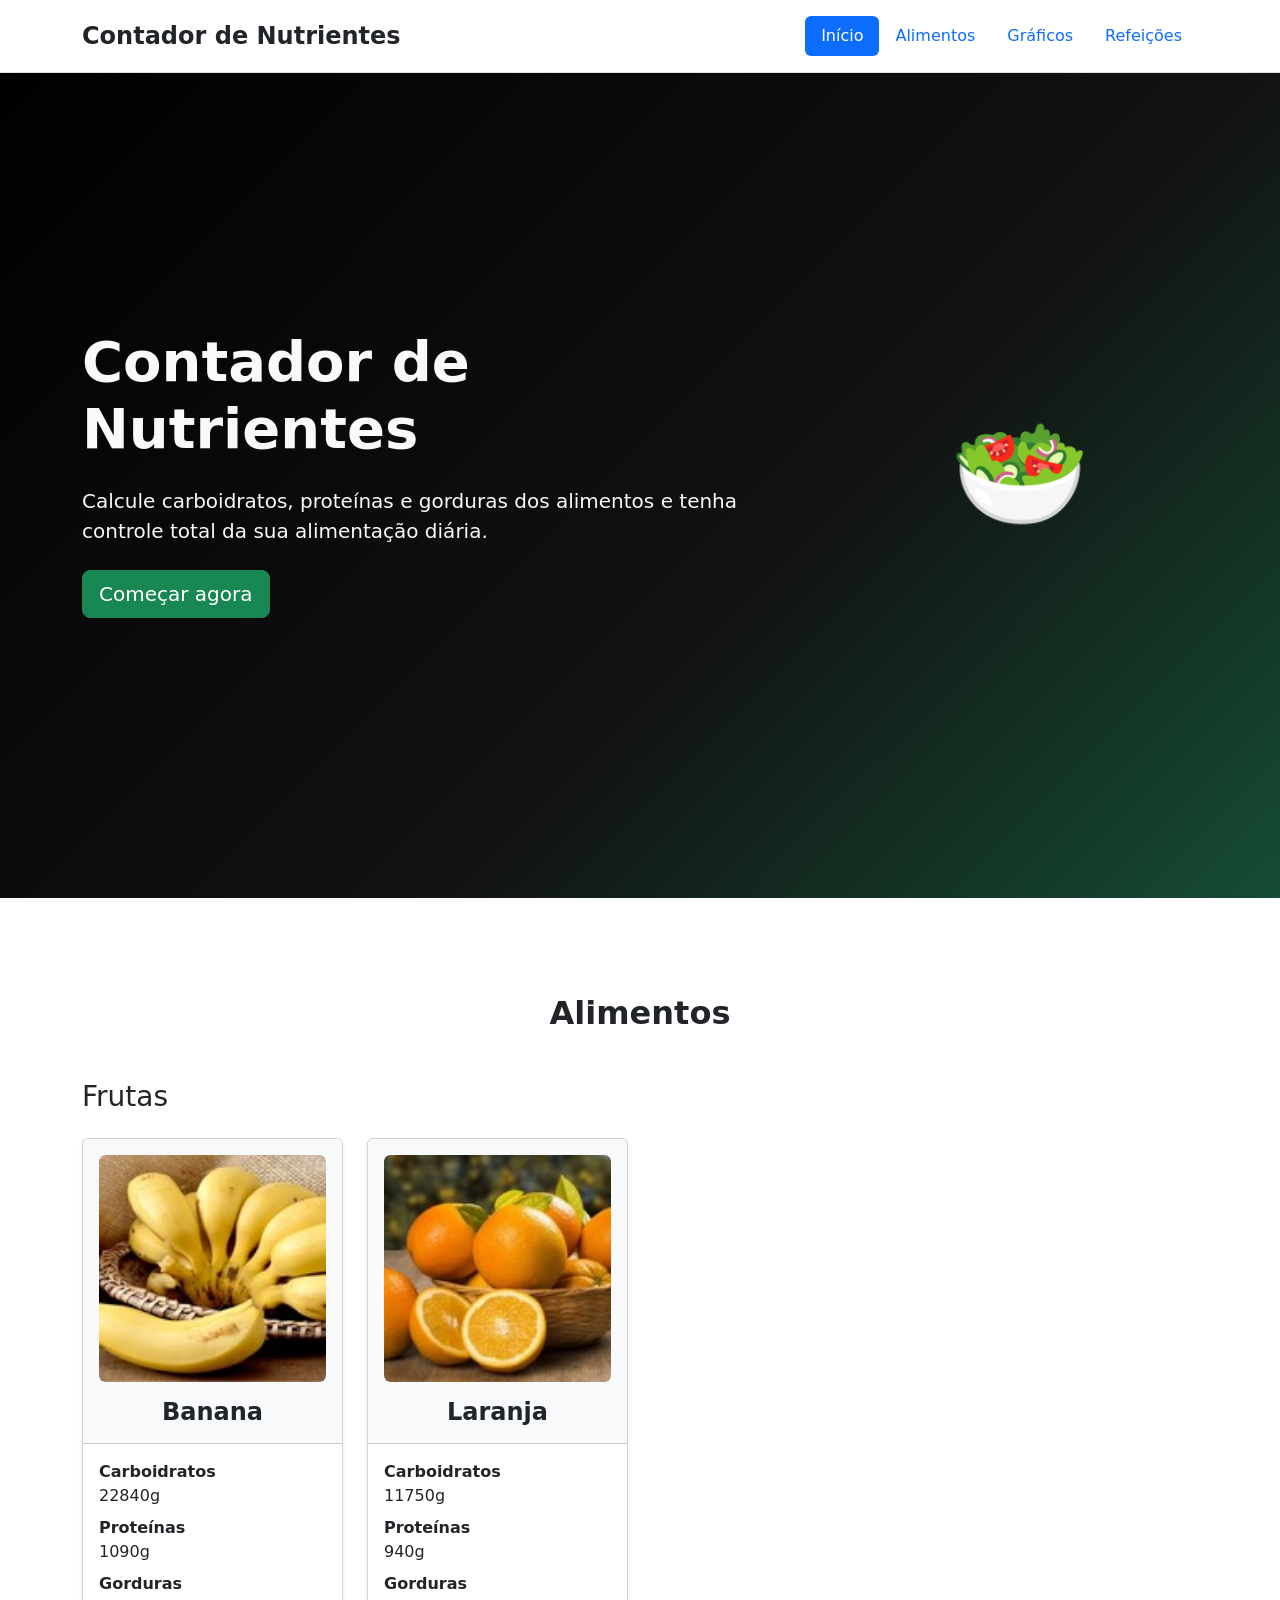
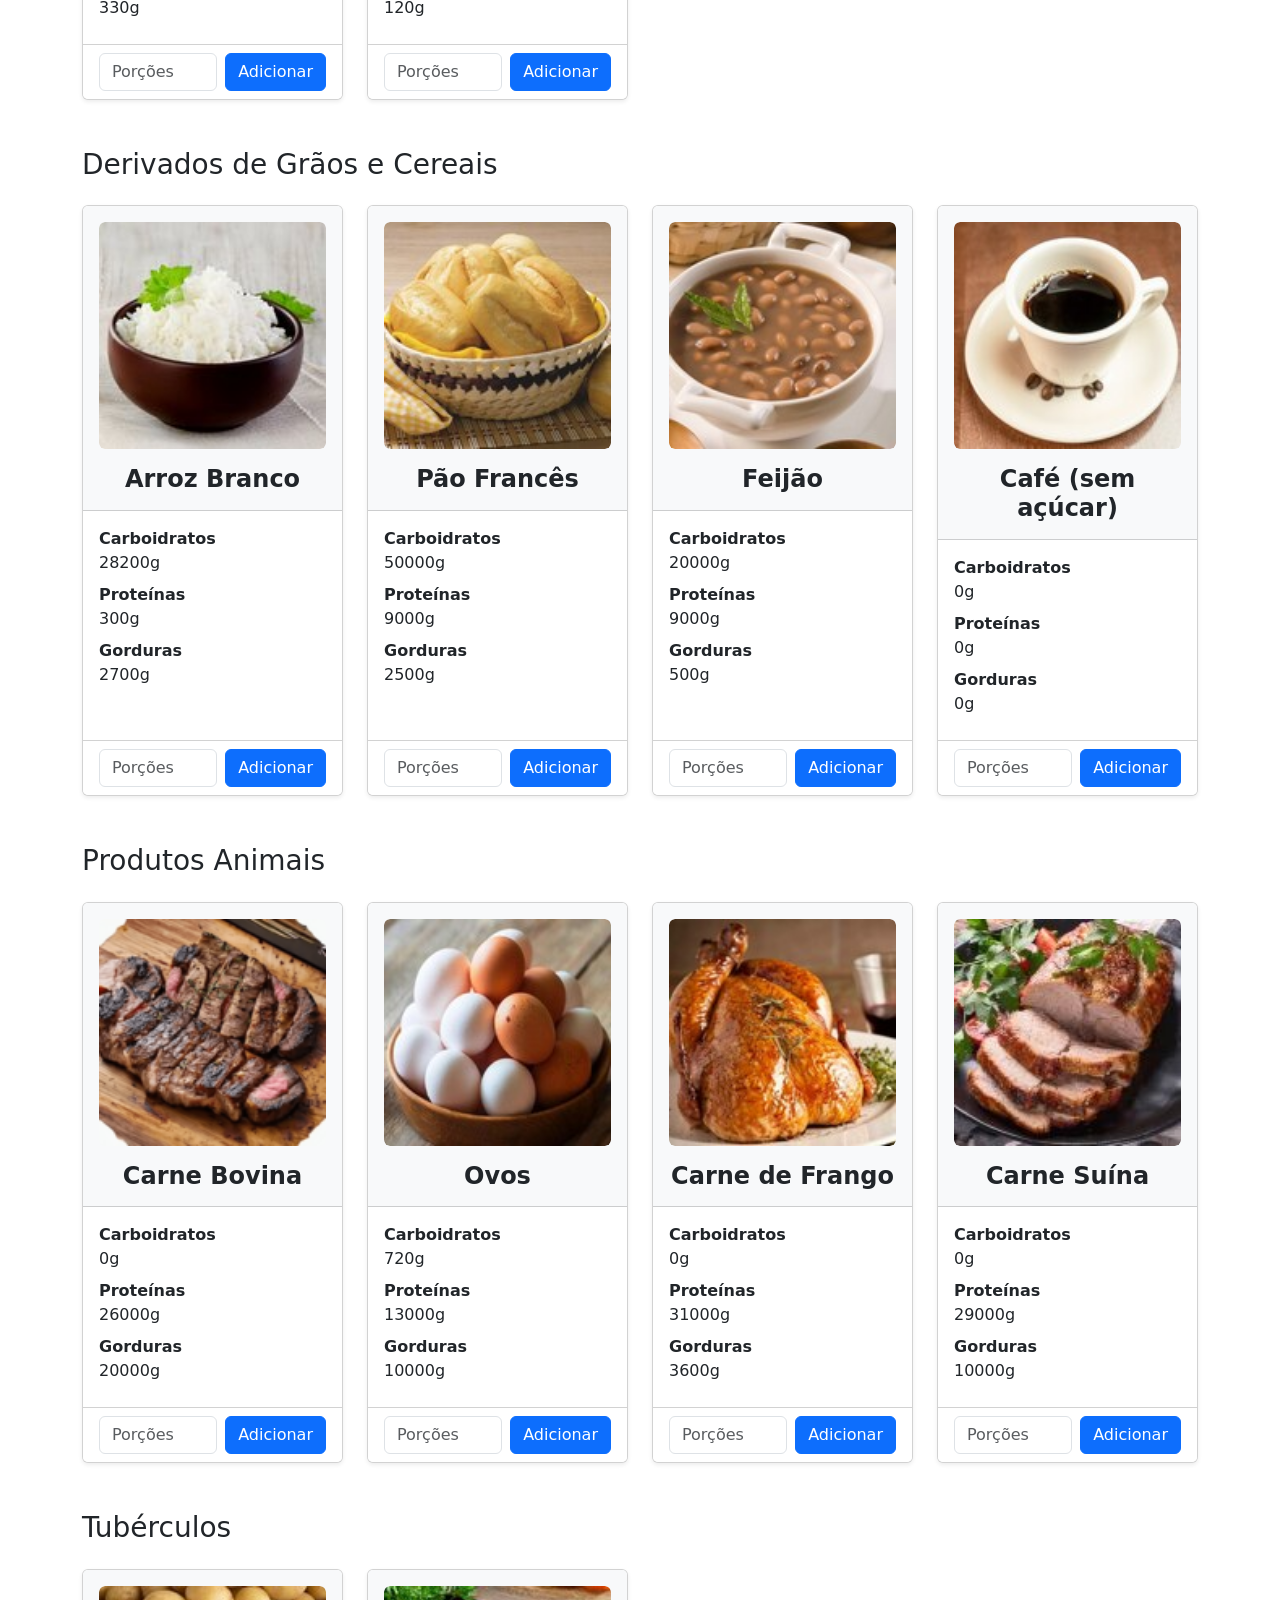
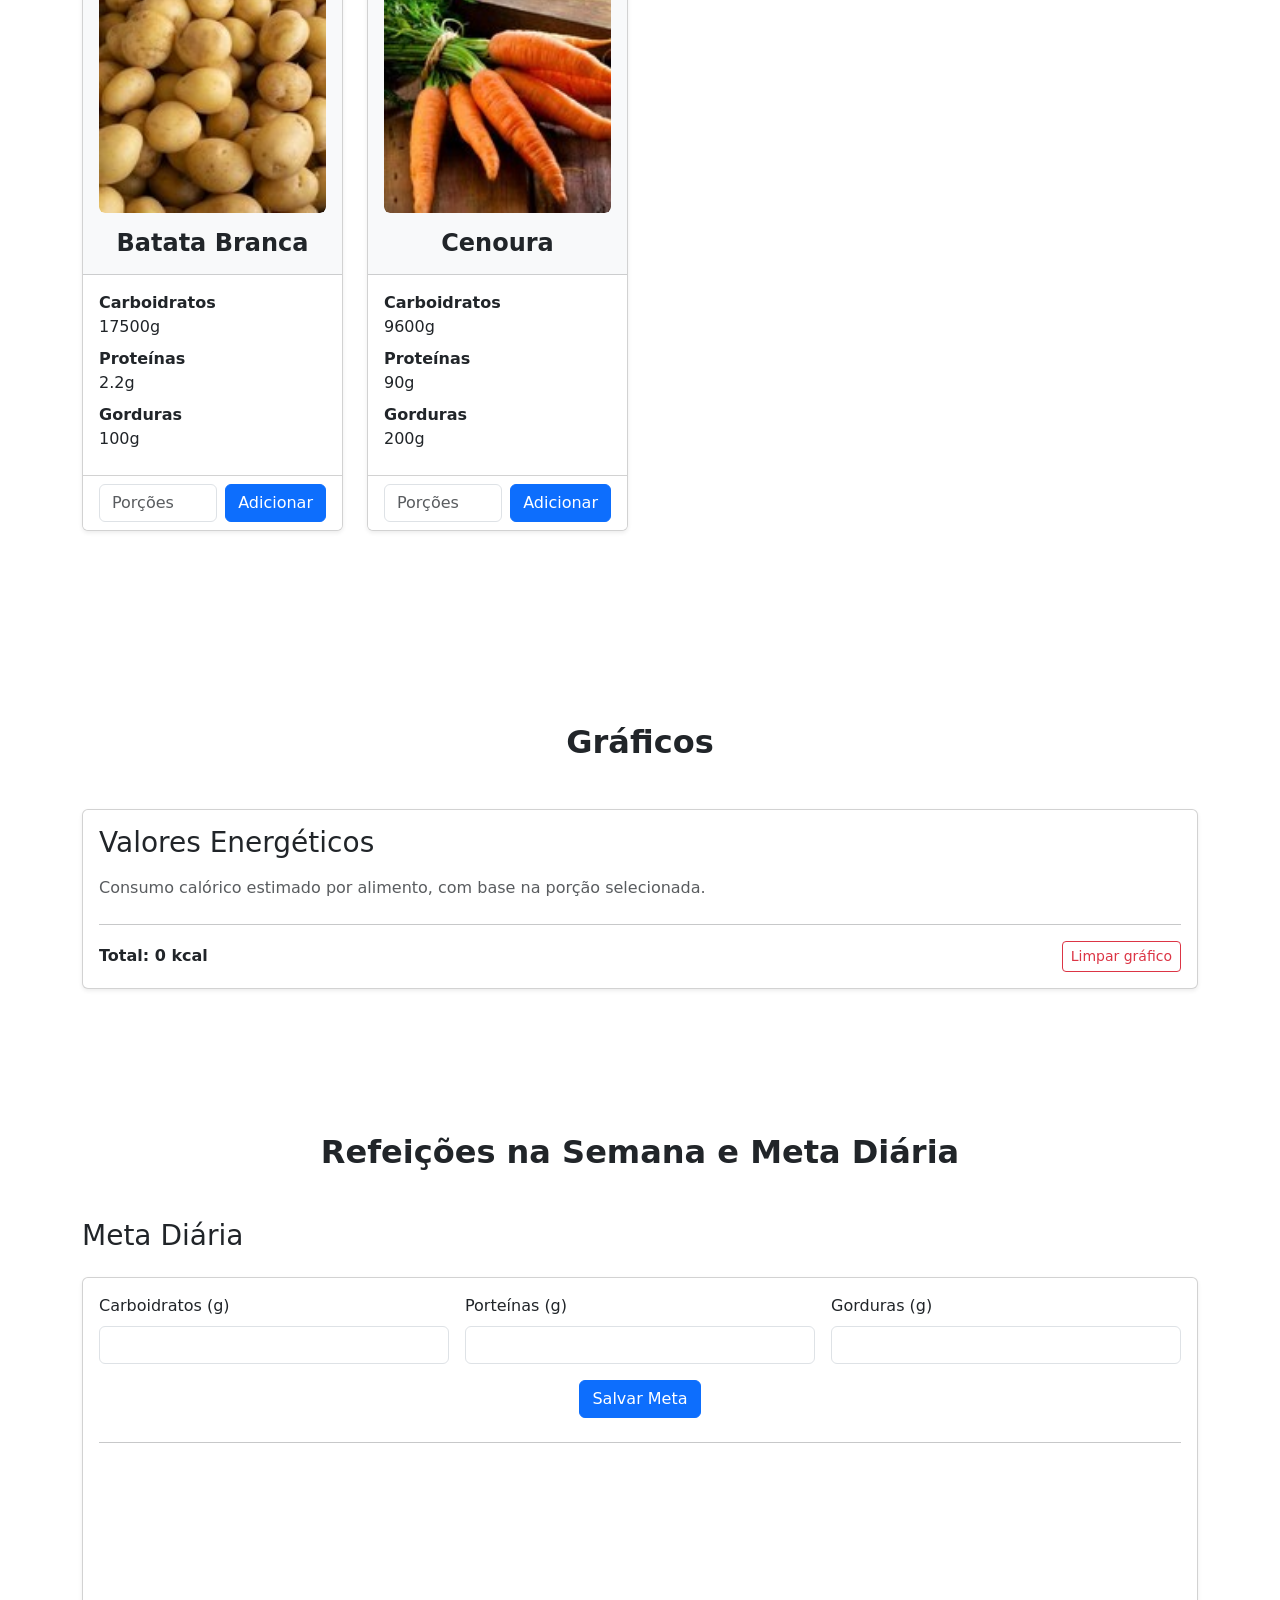
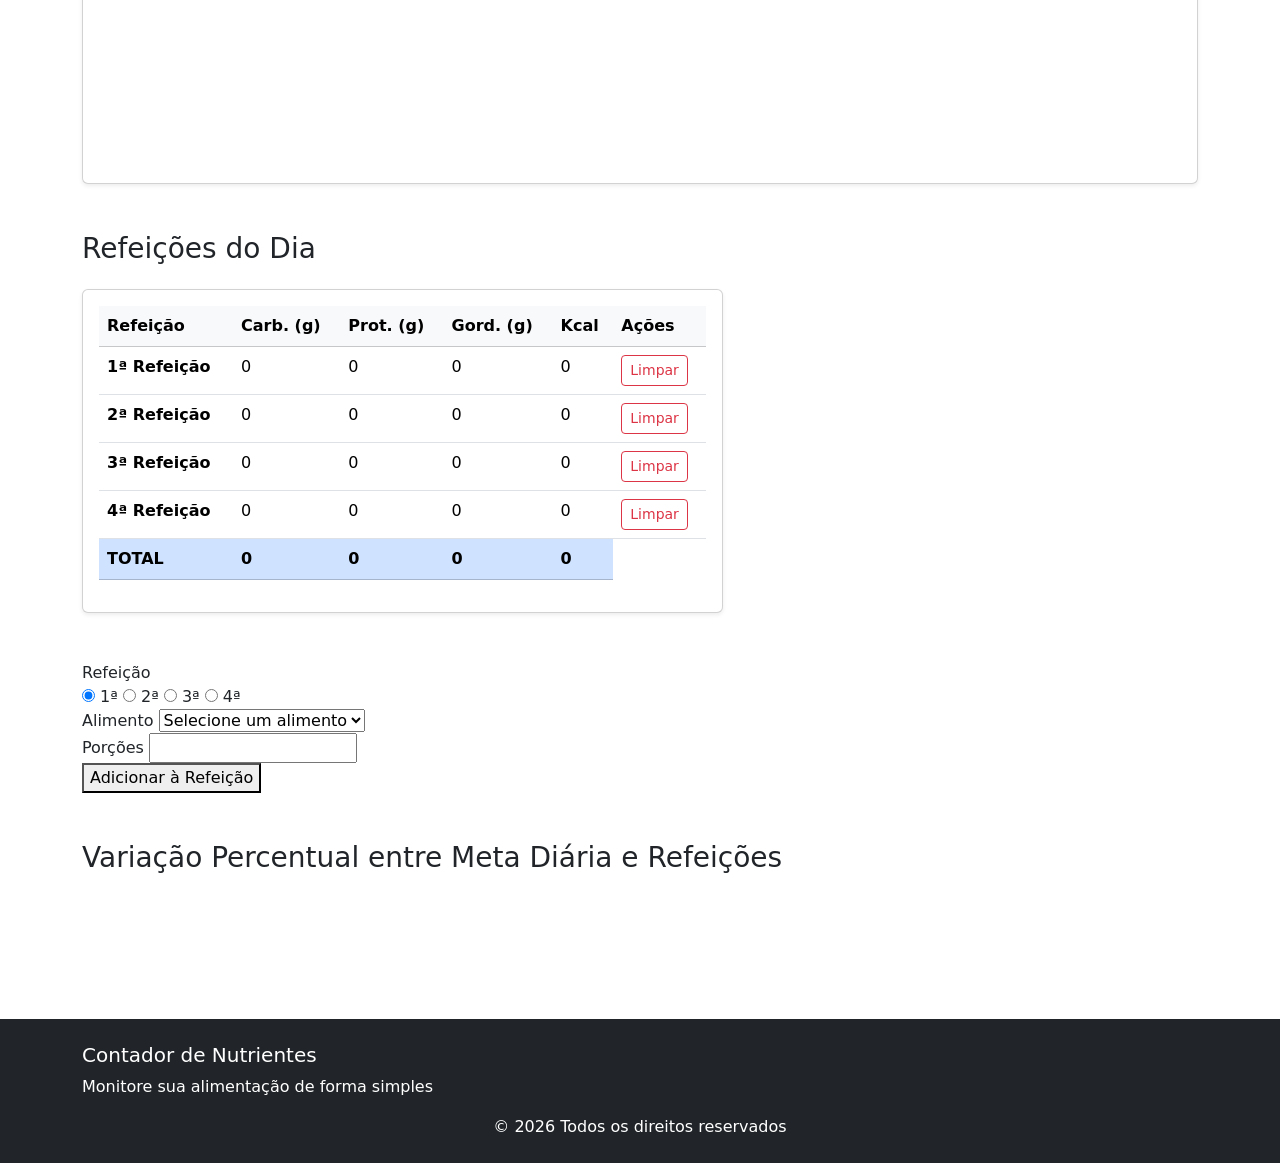
==== commit fd563f5f: "Tabela estilizada" ====
--- a/contador-v2/index.html
+++ b/contador-v2/index.html
@@ -172,77 +172,86 @@
 
         <section class="subsecao-refeicoes-dia mb-5">
             <h3 class="mb-4">Refeições do Dia</h3>
-            <div class="container-refeicoes">
-                <table>
-                    <thead>
-                    <tr>
-                        <th>Refeição</th>
-                        <th>Carb. (g)</th>
-                        <th>Prot. (g)</th>
-                        <th>Gord. (g)</th>
-                        <th>Kcal</th>
-                        <th>Ações</th>
-                    </tr>
-                    </thead>
-
-                    <tbody id="tbody-refeicoes">
-                        <tr data-refeicao="1">
-                            <td>1ª Refeição</td>
-                            <td class="carb">0</td>
-                            <td class="prot">0</td>
-                            <td class="gord">0</td>
-                            <td class="kcal">0</td>
-                            <td>
-                                <button class="btn-limpar" data-refeicao="1">
-                                    Limpar
-                                </button>
-                            </td>
-                        </tr>
-                        <tr data-refeicao="2">
-                            <td>2ª Refeição</td>
-                            <td class="carb">0</td>
-                            <td class="prot">0</td>
-                            <td class="gord">0</td>
-                            <td class="kcal">0</td>
-                            <td>
-                                <button class="btn-limpar" data-refeicao="2">
-                                    Limpar
-                                </button>
-                            </td>
-                        </tr>
-                        <tr data-refeicao="3">
-                            <td>3ª Refeição</td>
-                            <td class="carb">0</td>
-                            <td class="prot">0</td>
-                            <td class="gord">0</td>
-                            <td class="kcal">0</td>
-                            <td>
-                                <button class="btn-limpar" data-refeicao="3">
-                                    Limpar
-                                </button>
-                            </td>
-                        </tr>
-                        <tr data-refeicao="4">
-                            <td>4ª Refeição</td>
-                            <td class="carb">0</td>
-                            <td class="prot">0</td>
-                            <td class="gord">0</td>
-                            <td class="kcal">0</td>
-                            <td>
-                                <button class="btn-limpar" data-refeicao="4">
-                                    Limpar
-                                </button>
-                            </td>
-                        </tr>
-                        <tr class="table-primary">
-                            <td>TOTAL</td>
-                            <td class="carb"><strong>0</strong></td>
-                            <td class="prot"><strong>0</strong></td>
-                            <td class="gord"><strong>0</strong></td>
-                            <td class="kcal"><strong>0</strong></td>
-                        </tr>
-                    </tbody>
-                </table>
+            <div class="container-refeicoes row g-4">
+                <div class="col-lg-7">
+                    <div class="card shadow-sm">
+                        <div class="card-body">
+                            <div class="table-responsive">
+                                <table class="table table-hover">
+                                    <thead class="table-light">
+                                    <tr>
+                                        <th>Refeição</th>
+                                        <th>Carb. (g)</th>
+                                        <th>Prot. (g)</th>
+                                        <th>Gord. (g)</th>
+                                        <th>Kcal</th>
+                                        <th>Ações</th>
+                                    </tr>
+                                    </thead>
+
+                                    <tbody id="tbody-refeicoes">
+                                    <tr data-refeicao="1">
+                                        <td><strong>1ª Refeição</strong></td>
+                                        <td class="carb">0</td>
+                                        <td class="prot">0</td>
+                                        <td class="gord">0</td>
+                                        <td class="kcal">0</td>
+                                        <td>
+                                            <button class="btn btn-sm btn-outline-danger btn-limpar" data-refeicao="1">
+                                                Limpar
+                                            </button>
+                                        </td>
+                                    </tr>
+                                    <tr data-refeicao="2">
+                                        <td><strong>2ª Refeição</strong></td>
+                                        <td class="carb">0</td>
+                                        <td class="prot">0</td>
+                                        <td class="gord">0</td>
+                                        <td class="kcal">0</td>
+                                        <td>
+                                            <button class="btn btn-sm btn-outline-danger btn-limpar" data-refeicao="2">
+                                                Limpar
+                                            </button>
+                                        </td>
+                                    </tr>
+                                    <tr data-refeicao="3">
+                                        <td><strong>3ª Refeição</strong></td>
+                                        <td class="carb">0</td>
+                                        <td class="prot">0</td>
+                                        <td class="gord">0</td>
+                                        <td class="kcal">0</td>
+                                        <td>
+                                            <button class="btn btn-sm btn-outline-danger btn-limpar" data-refeicao="3">
+                                                Limpar
+                                            </button>
+                                        </td>
+                                    </tr>
+                                    <tr data-refeicao="4">
+                                        <td><strong>4ª Refeição</strong></td>
+                                        <td class="carb">0</td>
+                                        <td class="prot">0</td>
+                                        <td class="gord">0</td>
+                                        <td class="kcal">0</td>
+                                        <td>
+                                            <button class="btn btn-sm btn-outline-danger btn-limpar" data-refeicao="4">
+                                                Limpar
+                                            </button>
+                                        </td>
+                                    </tr>
+                                    <tr class="table-primary">
+                                        <td><strong>TOTAL</strong></td>
+                                        <td class="carb"><strong>0</strong></td>
+                                        <td class="prot"><strong>0</strong></td>
+                                        <td class="gord"><strong>0</strong></td>
+                                        <td class="kcal"><strong>0</strong></td>
+                                    </tr>
+                                    </tbody>
+                                </table>
+                            </div>
+                        </div>
+                    </div>
+                </div>
+
 
                 <div id="grafico-refeicoes"></div>
 
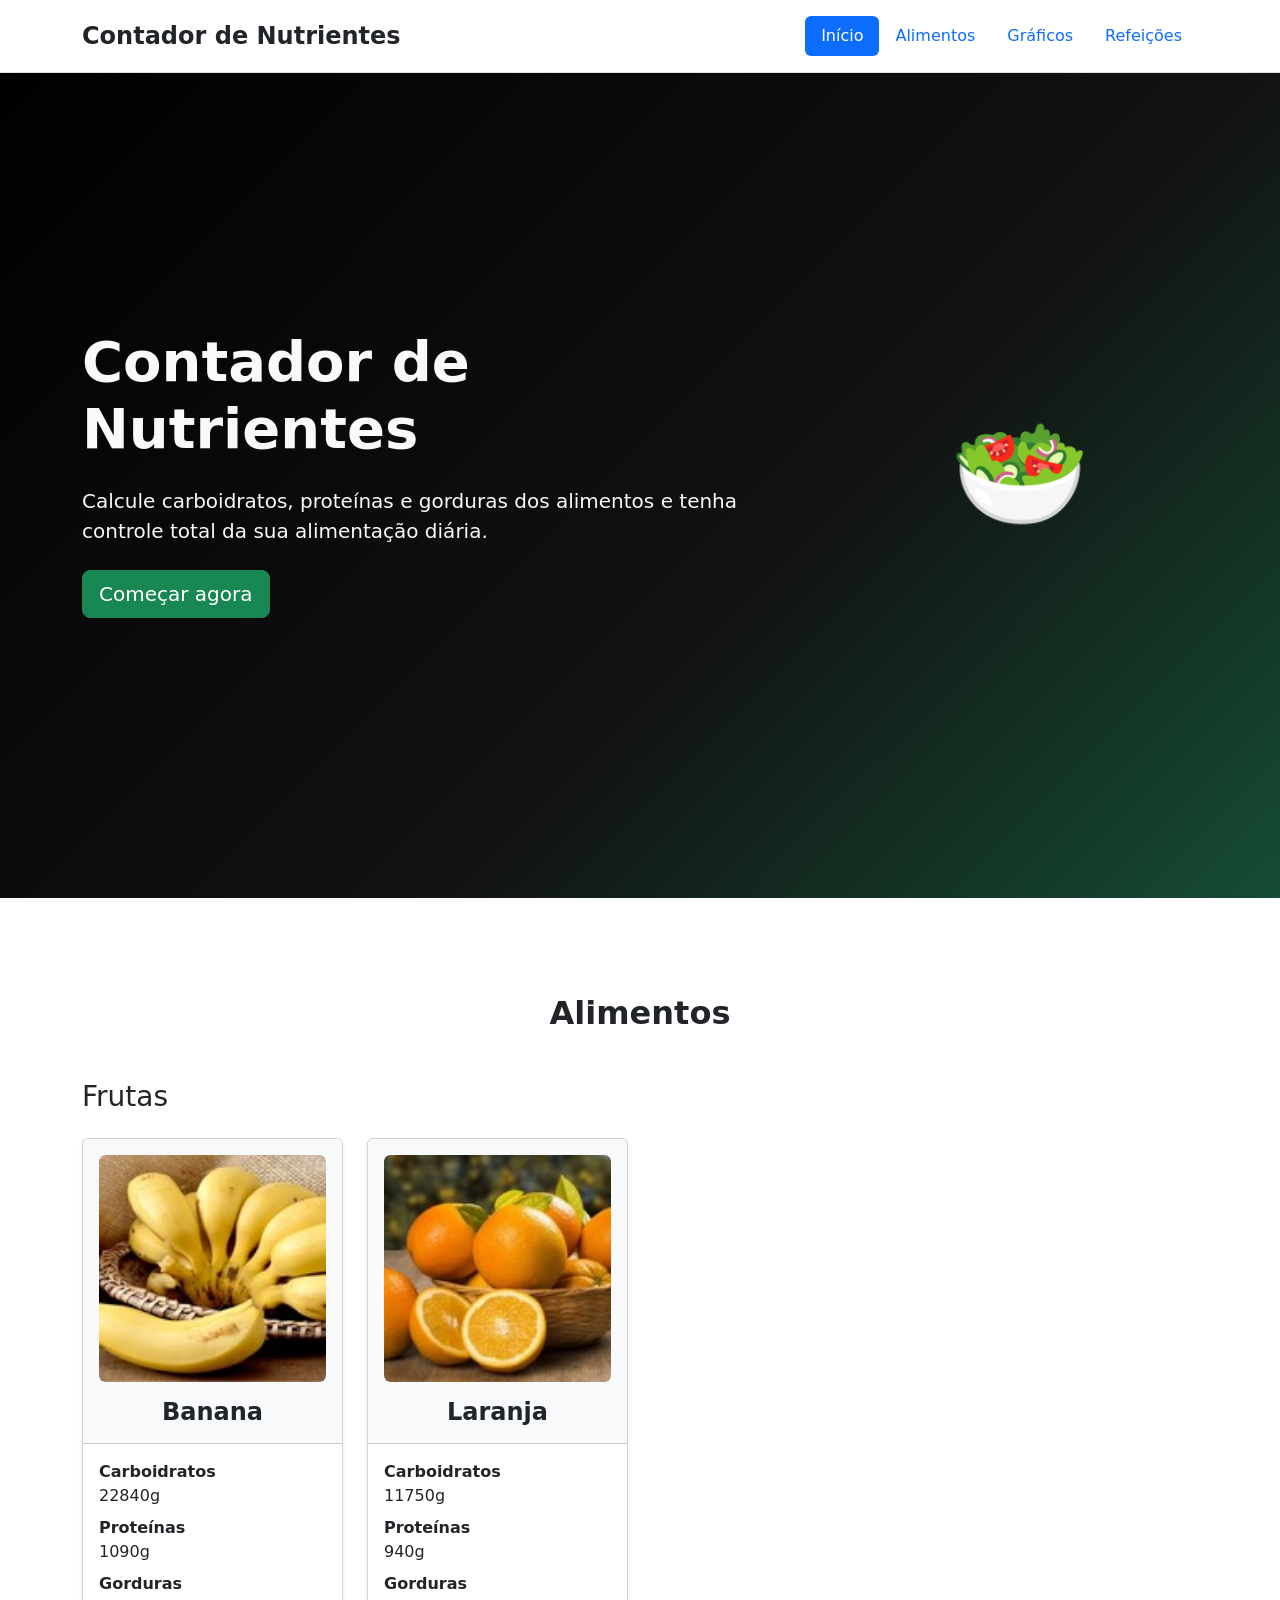
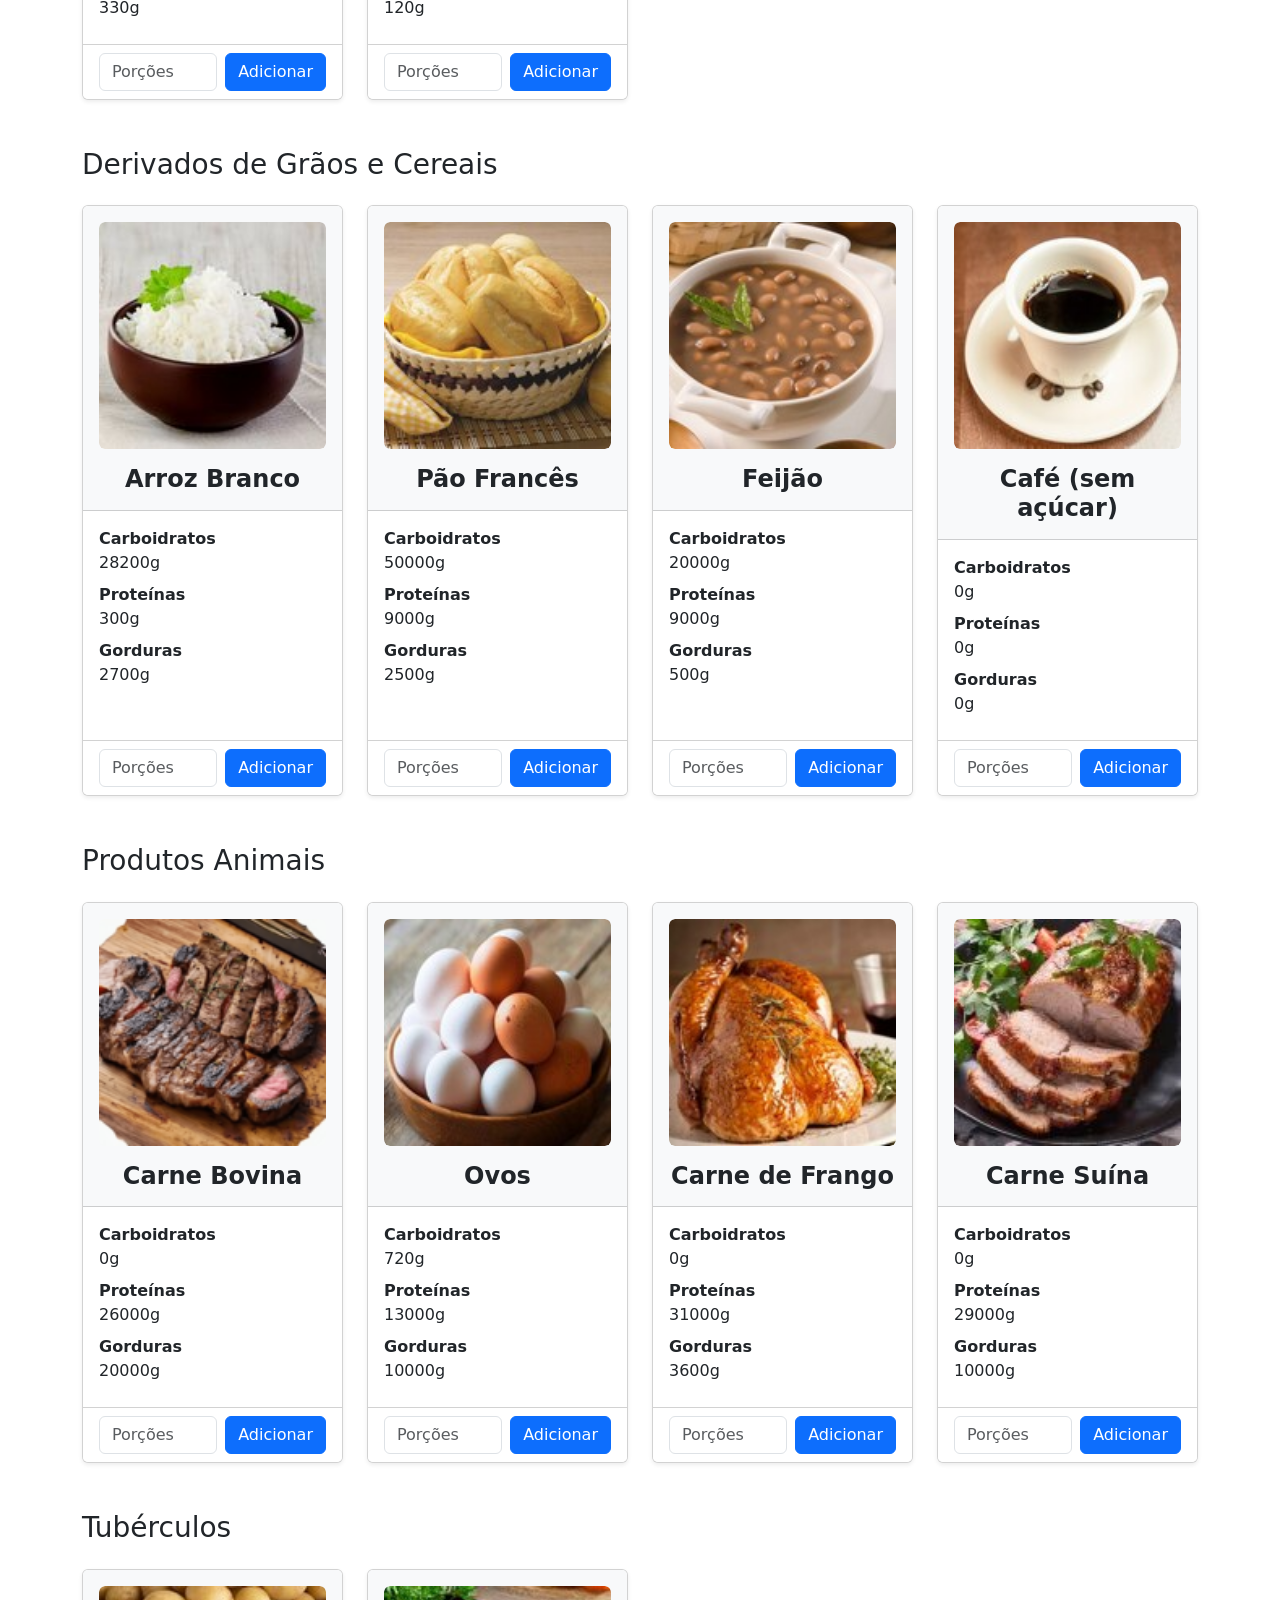
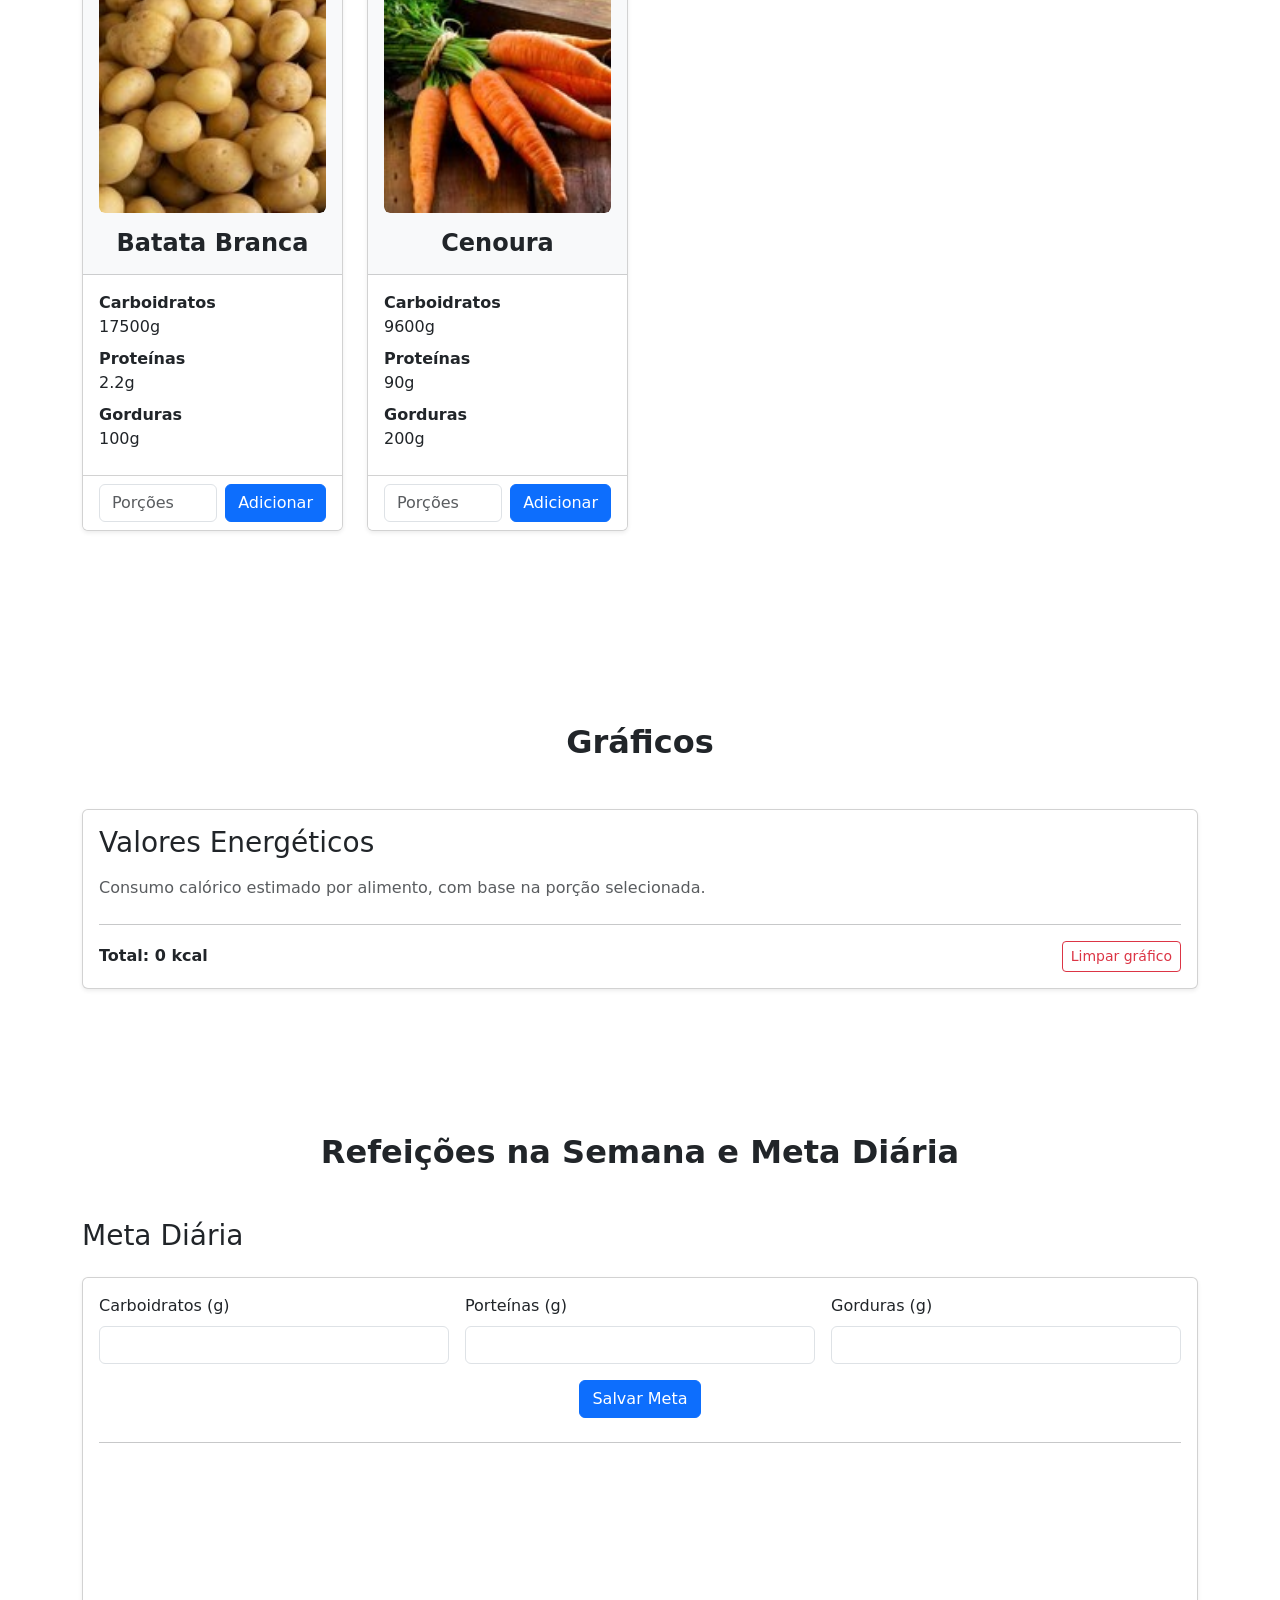
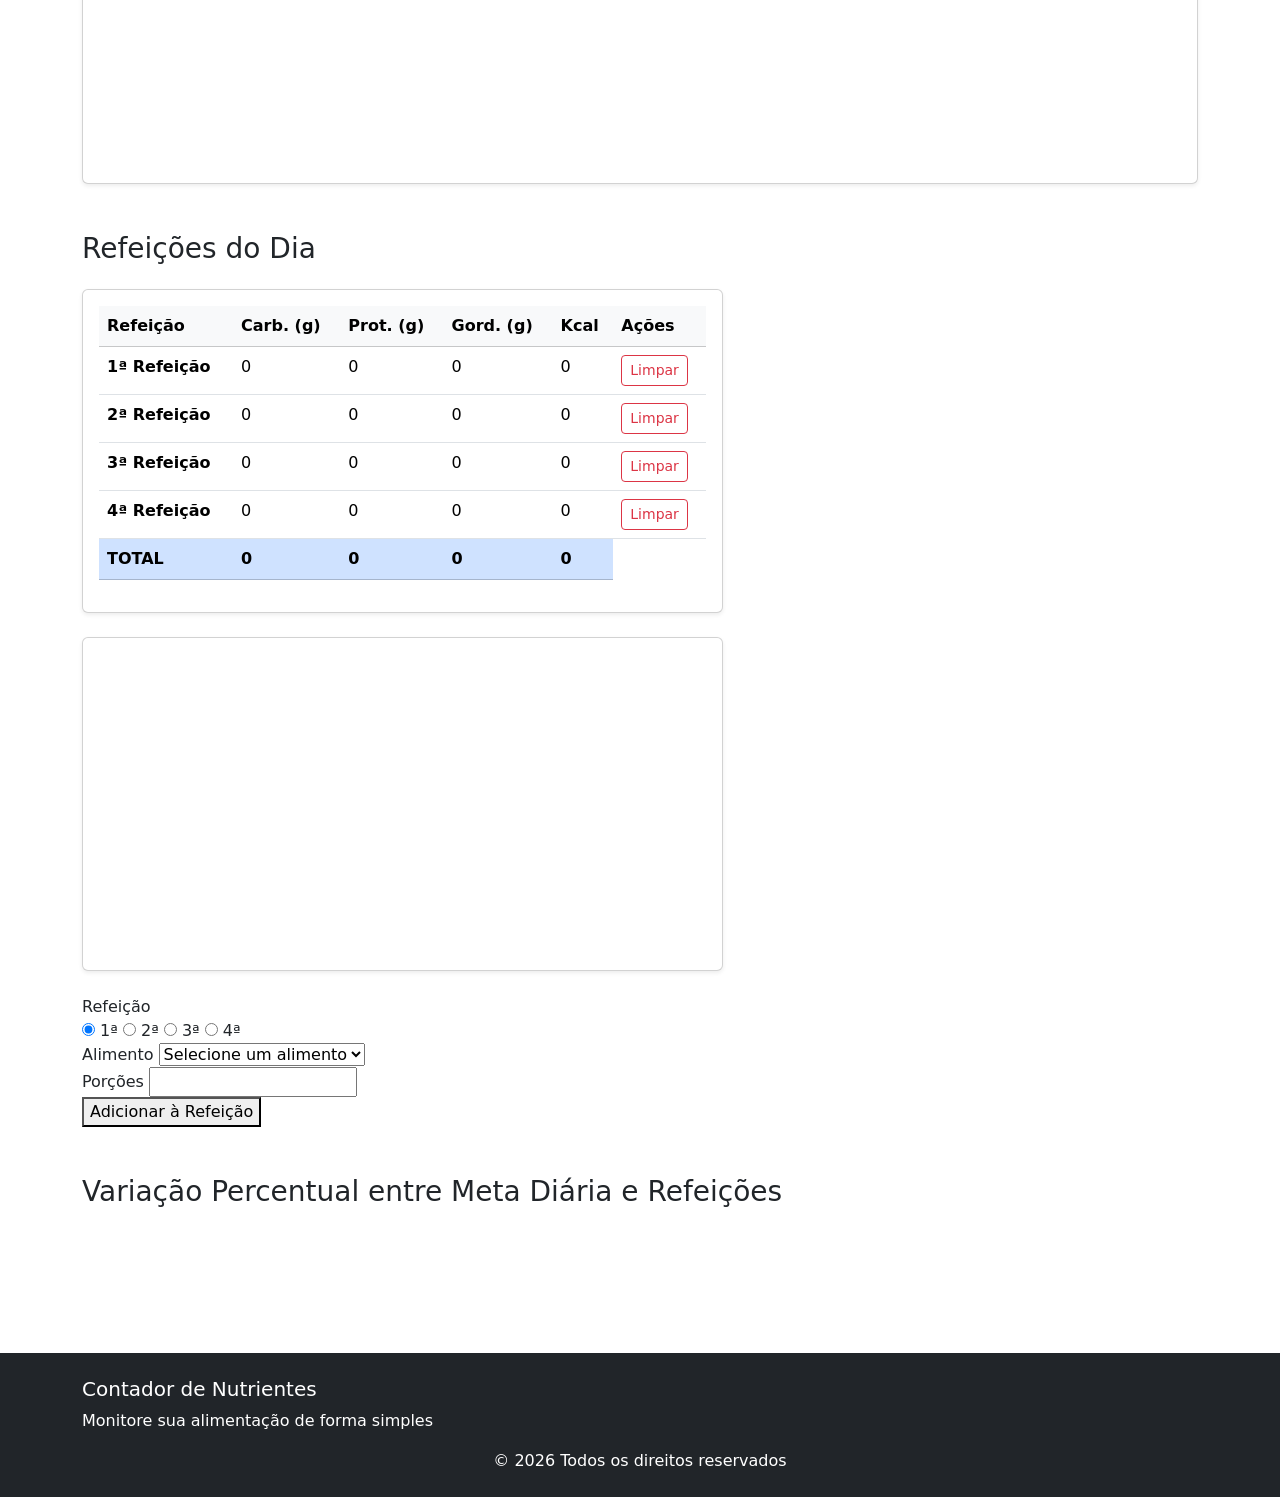
==== commit 3cd3cb22: "Gráfico das refeições estilizado" ====
--- a/contador-v2/index.html
+++ b/contador-v2/index.html
@@ -250,10 +250,12 @@
                             </div>
                         </div>
                     </div>
-                </div>
-
-
-                <div id="grafico-refeicoes"></div>
+                    <div class="card shadow-sm mt-4">
+                        <div class="card-body">
+                            <div id="grafico-refeicoes" style="min-height: 300px;"></div>
+                        </div>
+                    </div>
+                </div>
 
                 <form id="form-adicionar-refeicao">
                     <div>
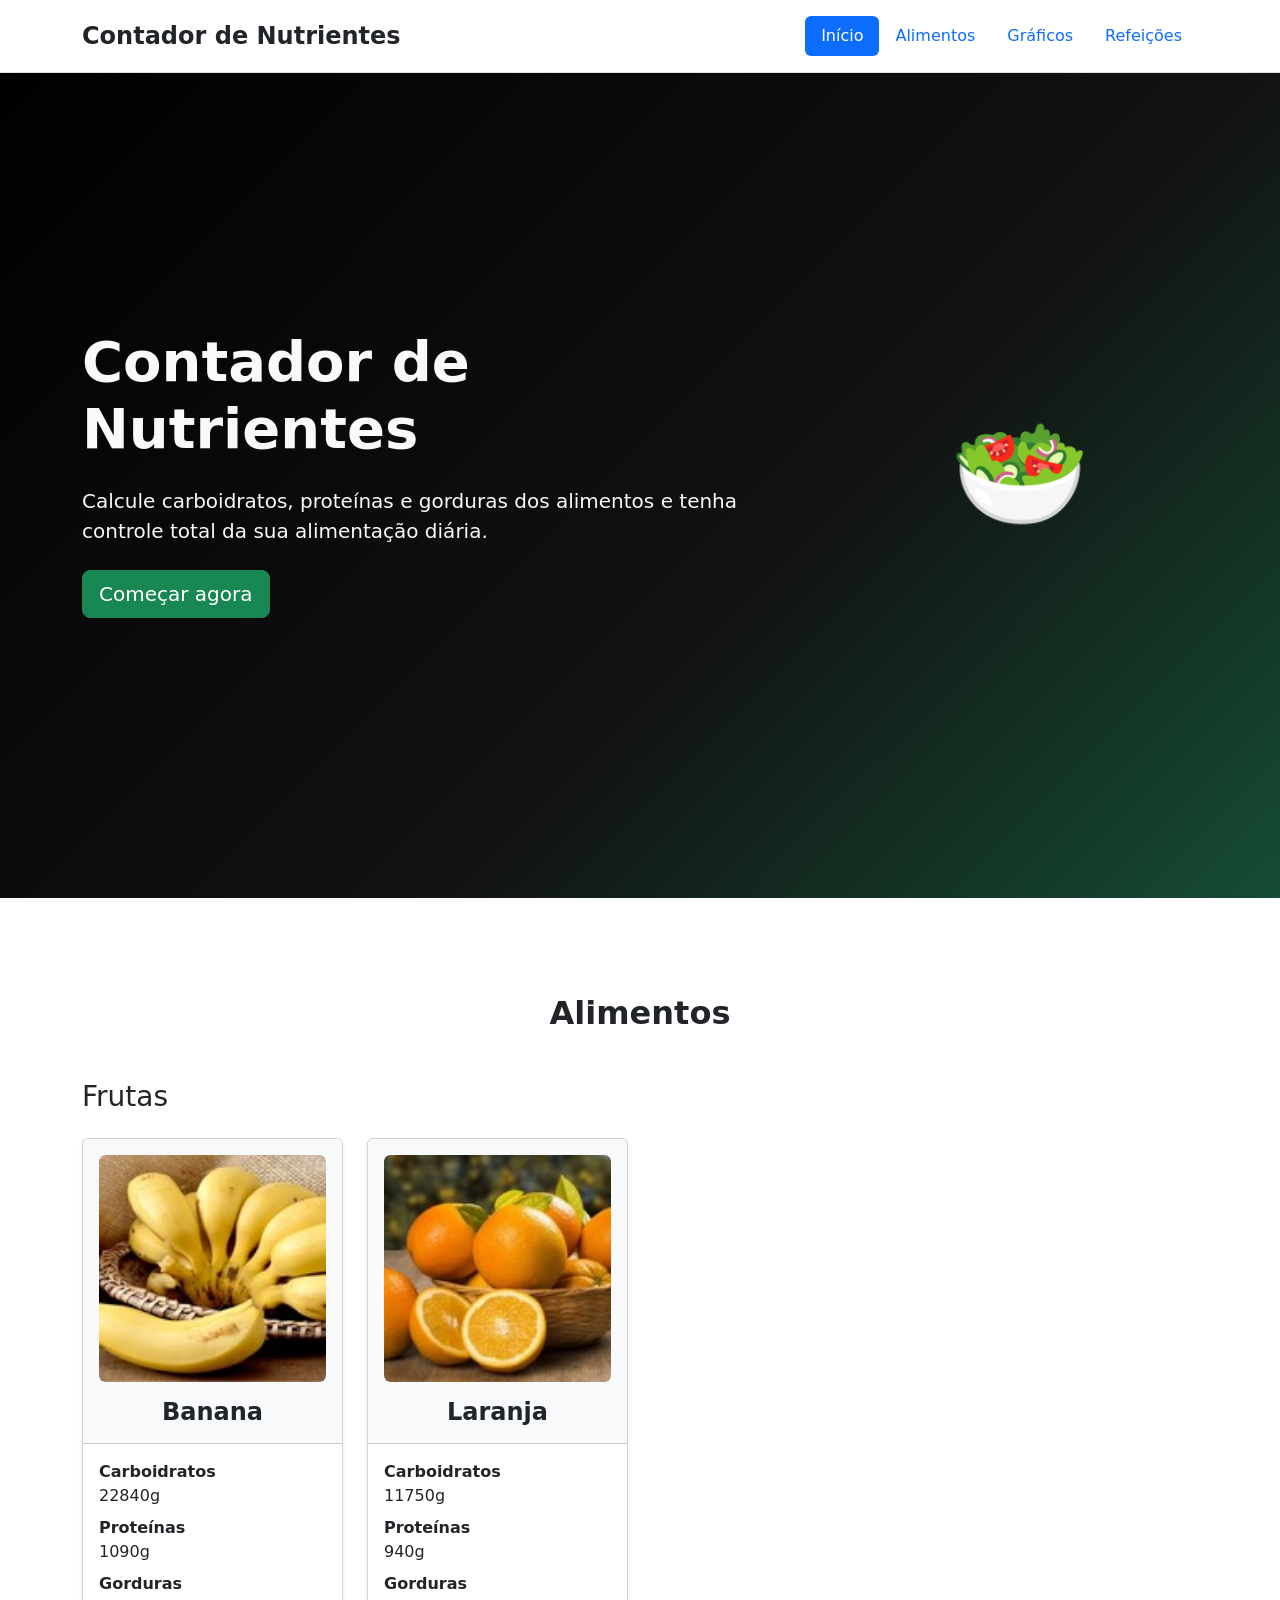
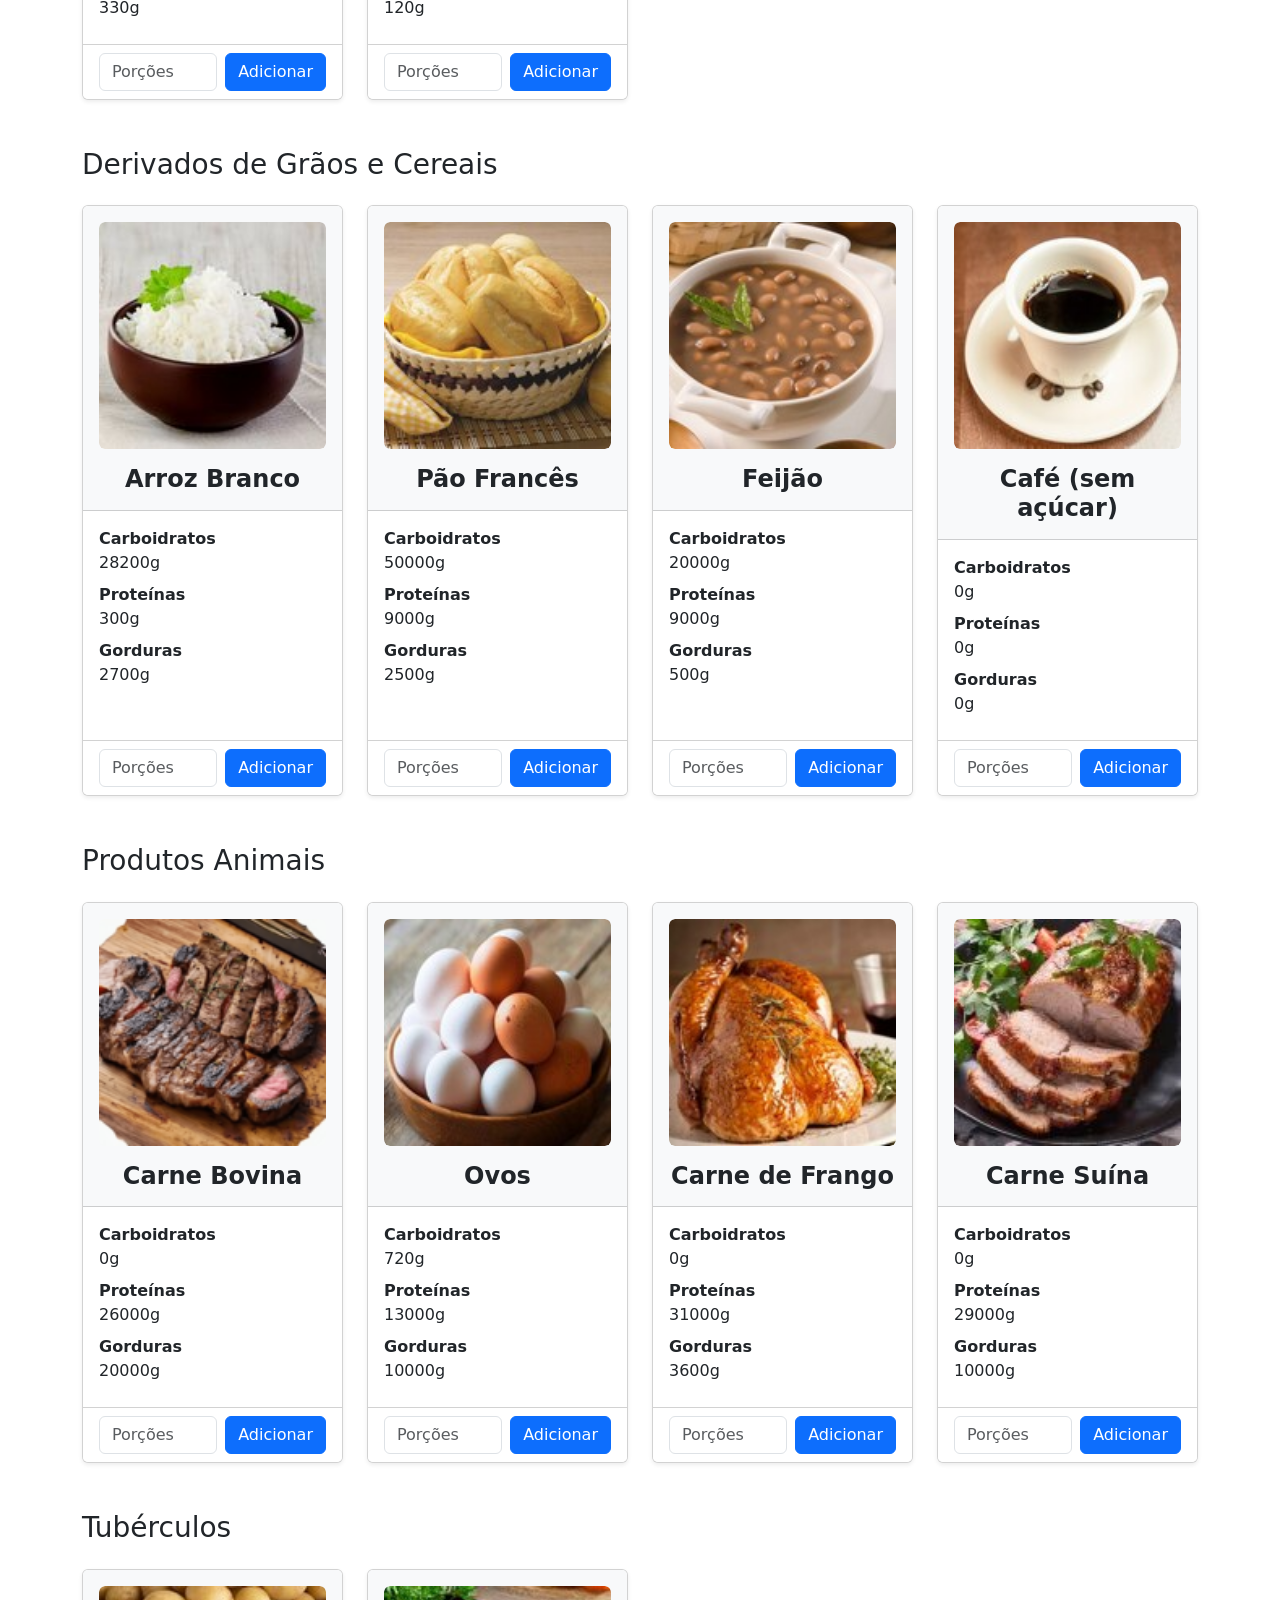
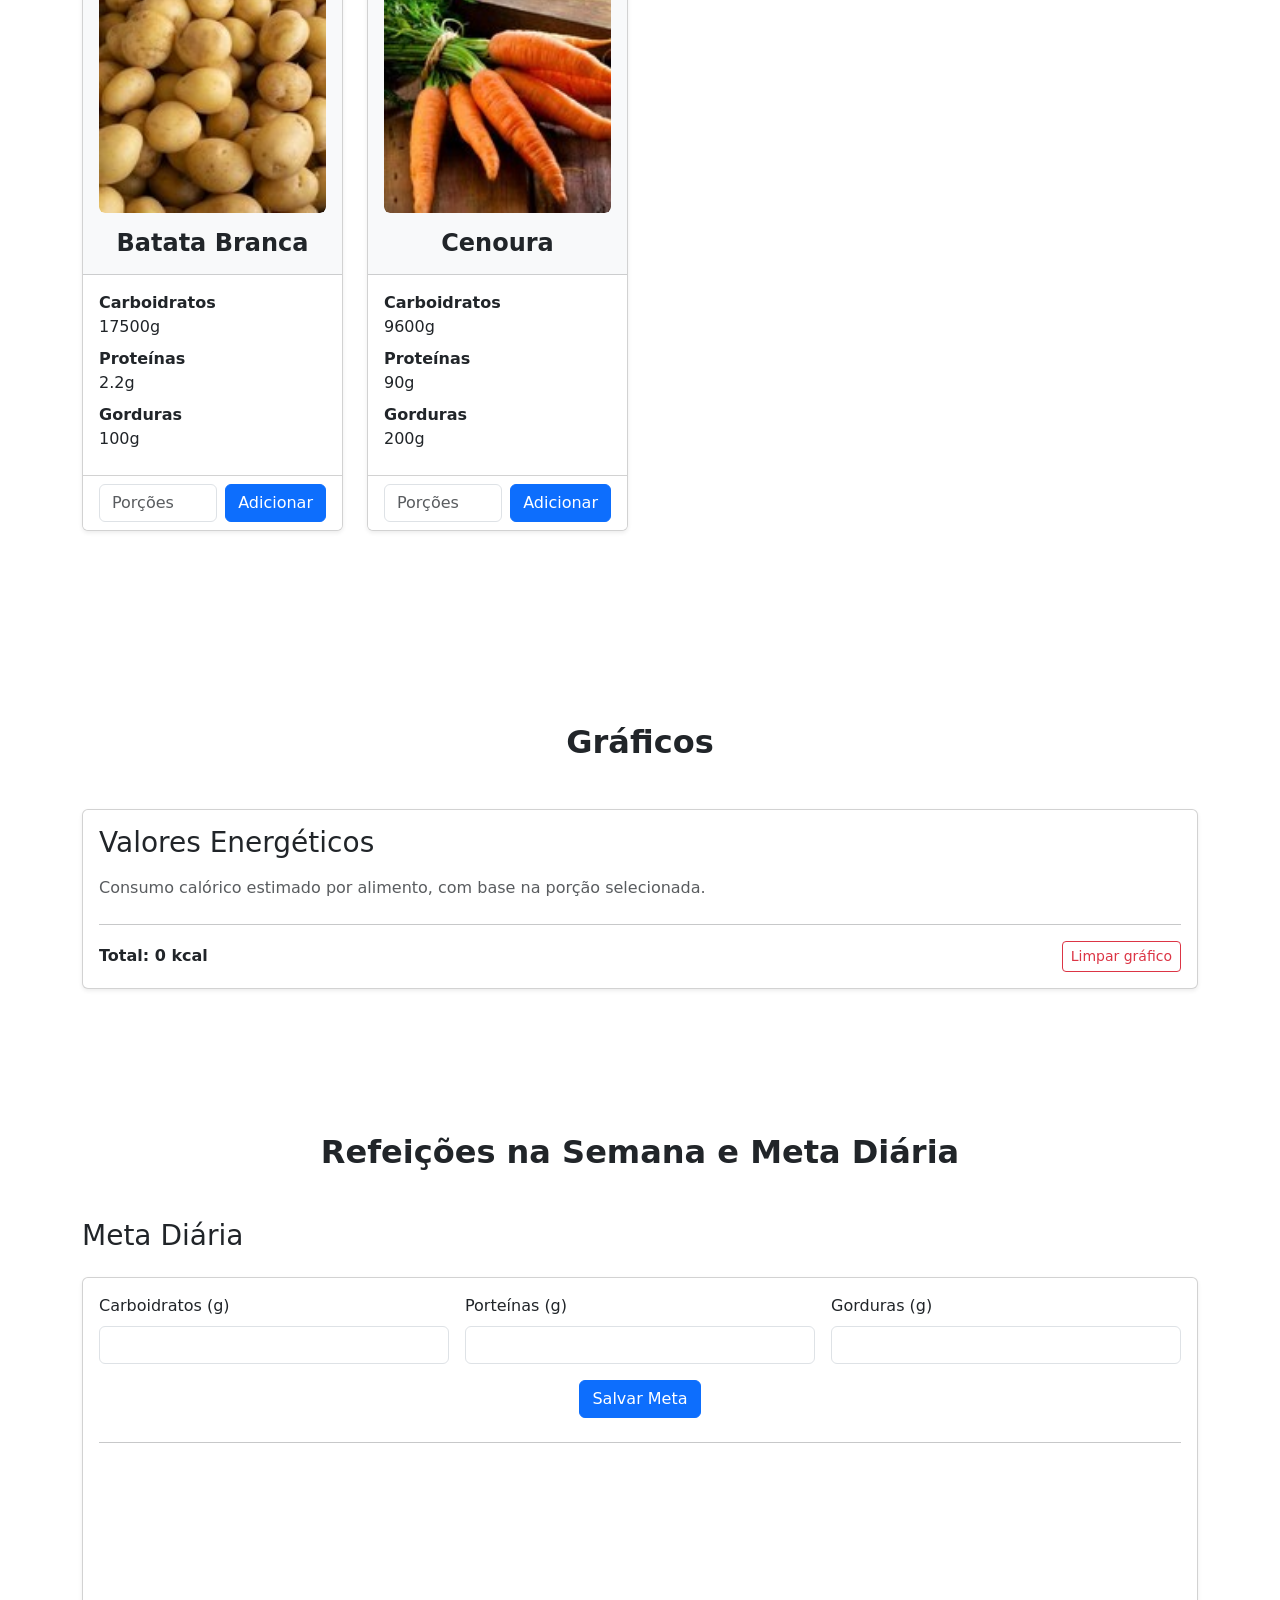
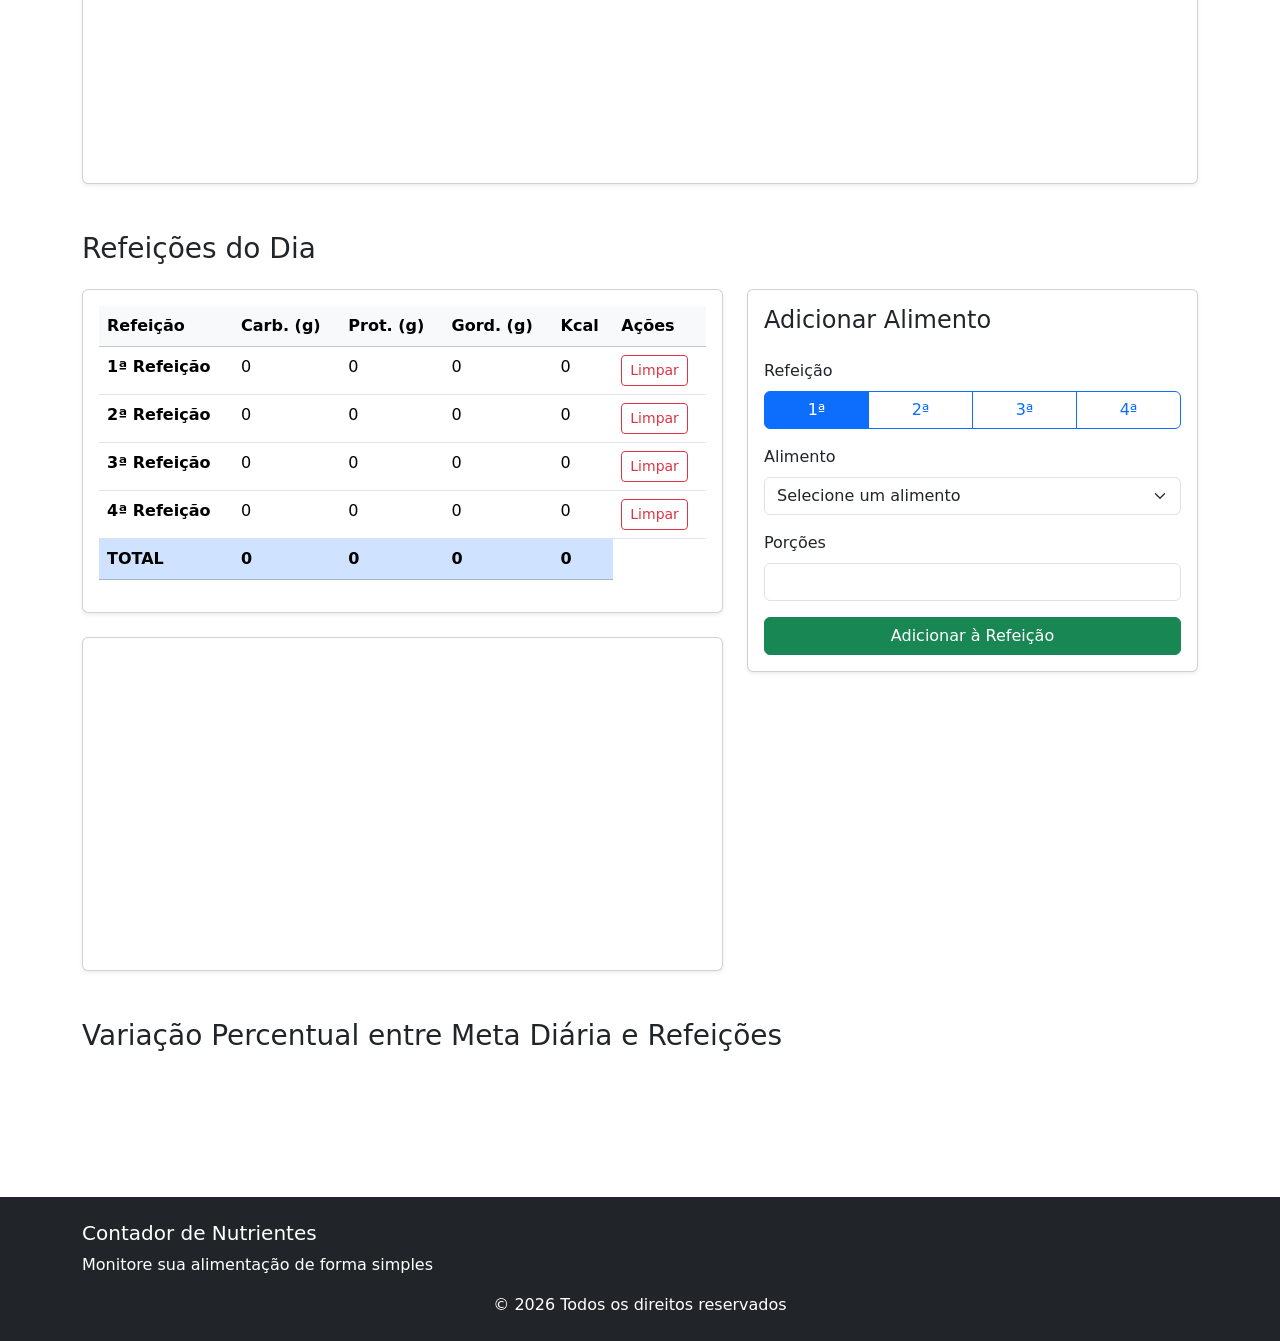
==== commit c85fd2ce: "Formulário das refeições estilizado" ====
--- a/contador-v2/index.html
+++ b/contador-v2/index.html
@@ -257,38 +257,45 @@
                     </div>
                 </div>
 
-                <form id="form-adicionar-refeicao">
-                    <div>
-                        <label>Refeição</label>
-                        <div>
-                            <input type="radio" name="refeicao" id="ref1" value="1" checked>
-                            <label for="ref1">1ª</label>
-
-                            <input type="radio" name="refeicao" id="ref2" value="2">
-                            <label for="ref2">2ª</label>
-
-                            <input type="radio" name="refeicao" id="ref3" value="3">
-                            <label for="ref3">3ª</label>
-
-                            <input type="radio" name="refeicao" id="ref4" value="4">
-                            <label for="ref4">4ª</label>
+                <div class="col-lg-5">
+                    <div class="card shadow-sm sticky-top" style="top: 120px;">
+                        <div class="card-body">
+                            <h4 class="card-title mb-4">Adicionar Alimento</h4>
+                            <form id="form-adicionar-refeicao">
+                                <div class="mb-3">
+                                    <label class="form-label">Refeição</label>
+                                    <div class="btn-group d-flex" role="group">
+                                        <input type="radio" class="btn-check" name="refeicao" id="ref1" value="1" checked>
+                                        <label class="btn btn-outline-primary" for="ref1">1ª</label>
+
+                                        <input type="radio" class="btn-check" name="refeicao" id="ref2" value="2">
+                                        <label class="btn btn-outline-primary" for="ref2">2ª</label>
+
+                                        <input type="radio" class="btn-check" name="refeicao" id="ref3" value="3">
+                                        <label class="btn btn-outline-primary" for="ref3">3ª</label>
+
+                                        <input type="radio" class="btn-check" name="refeicao" id="ref4" value="4">
+                                        <label class="btn btn-outline-primary" for="ref4">4ª</label>
+                                    </div>
+                                </div>
+
+                                <div class="mb-3">
+                                    <label for="select-alimento" class="form-label">Alimento</label>
+                                    <select id="select-alimento" class="form-select" required>
+                                        <option value="">Selecione um alimento</option>
+                                    </select>
+                                </div>
+
+                                <div  class="mb-3">
+                                    <label for="input-porcoes" class="form-label">Porções</label>
+                                    <input type="number" class="form-control" id="input-porcoes" min="0" step="1" required>
+                                </div>
+
+                                <button type="button" class="btn btn-success w-100" id="btn-refeicao">Adicionar à Refeição</button>
+                            </form>
                         </div>
                     </div>
-
-                    <div>
-                        <label for="select-alimento">Alimento</label>
-                        <select id="select-alimento" required>
-                            <option value="">Selecione um alimento</option>
-                        </select>
-                    </div>
-
-                    <div>
-                        <label for="input-porcoes" >Porções</label>
-                        <input type="number" id="input-porcoes" min="0" step="1" required>
-                    </div>
-
-                    <button type="button" id="btn-refeicao">Adicionar à Refeição</button>
-                </form>
+                </div>
             </div>
         </section>
 
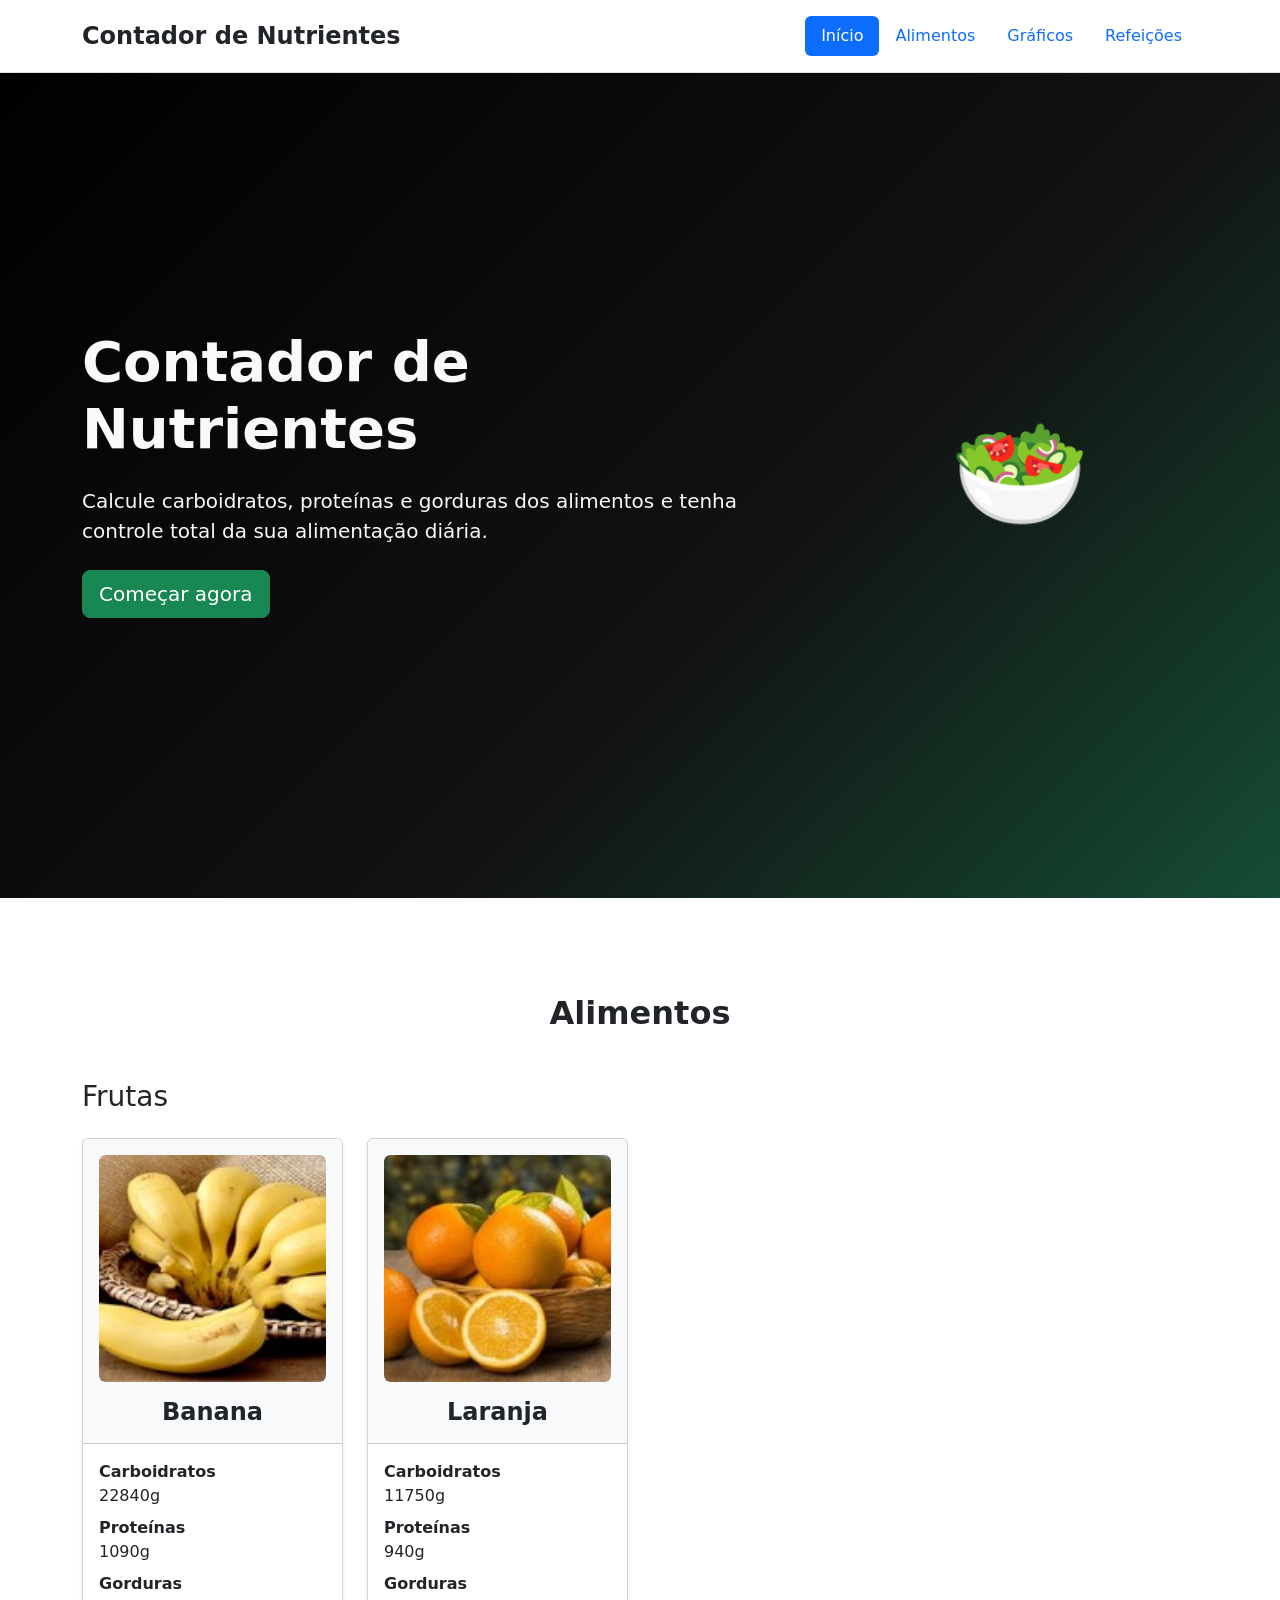
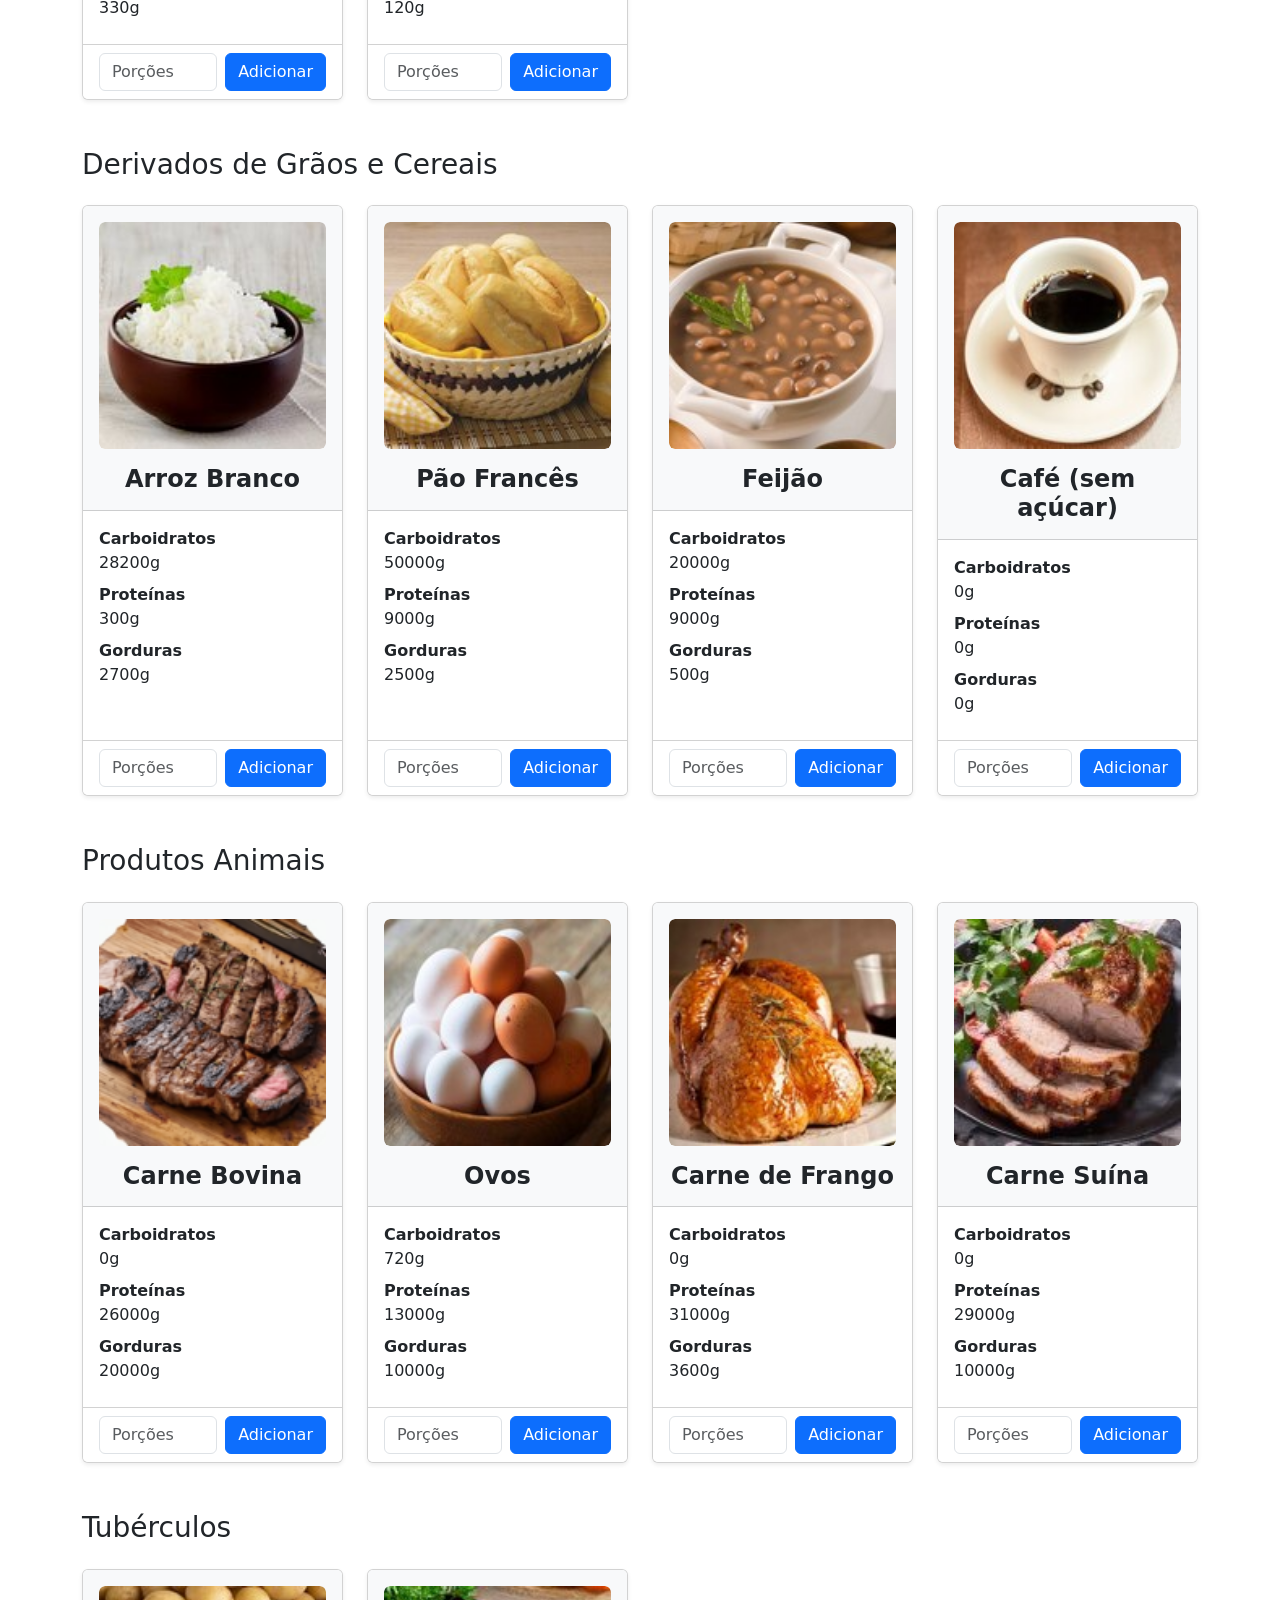
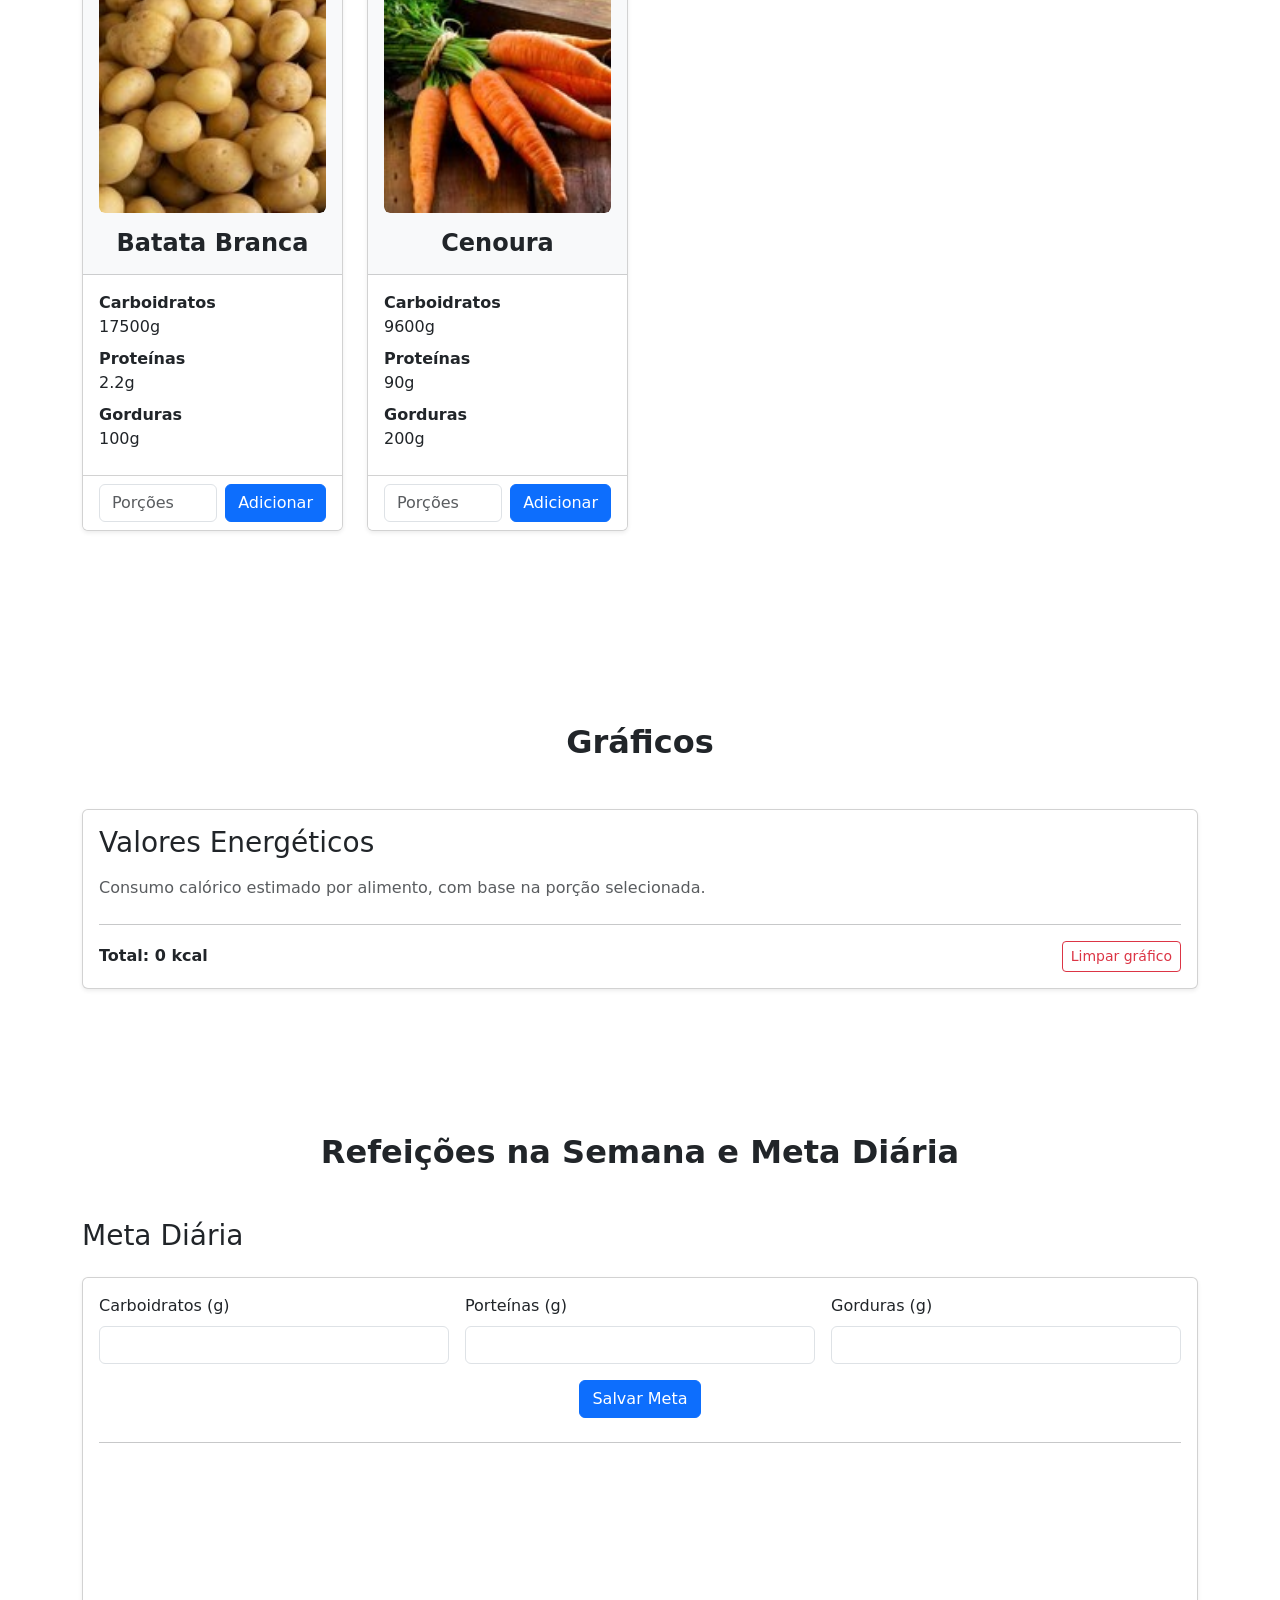
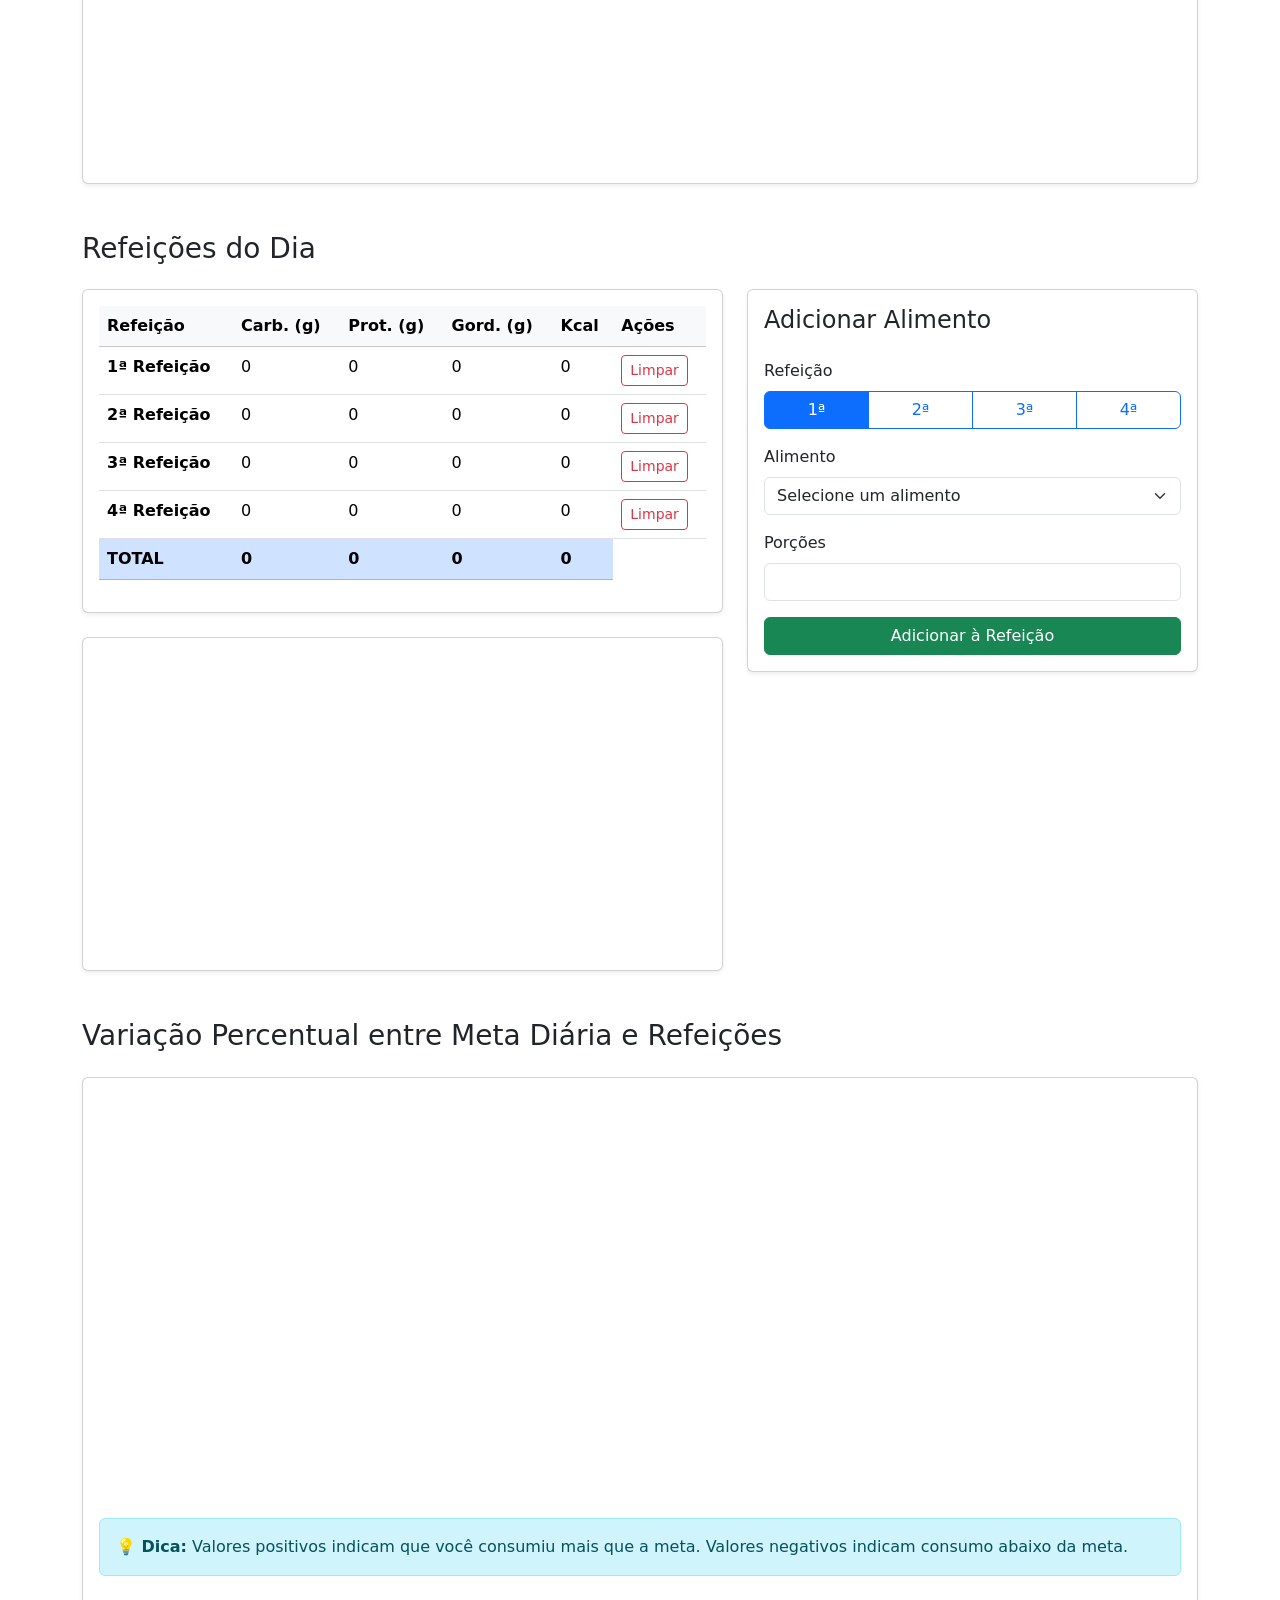
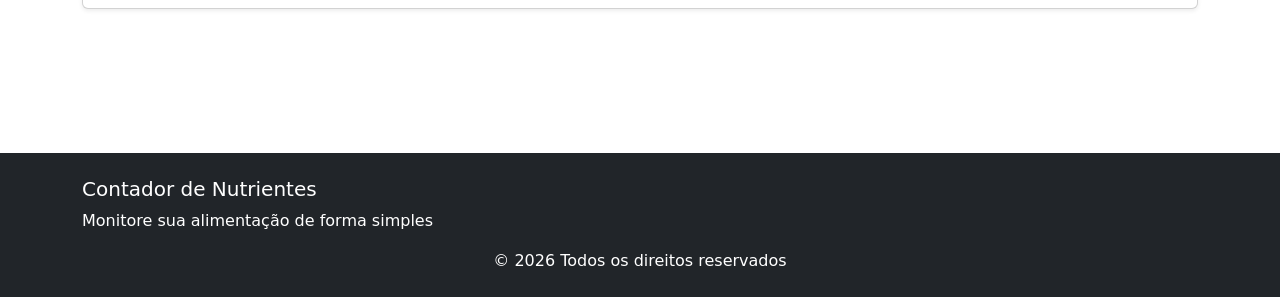
==== commit e1e02564: "Criado card para o gráfico de variação" ====
--- a/contador-v2/index.html
+++ b/contador-v2/index.html
@@ -302,7 +302,16 @@
         <section class="subscao-variacao mb-5">
             <h3 class="mb-4">Variação Percentual entre Meta Diária e Refeições</h3>
             <div class="painel-variacao">
-
+                <div class="card shadow-sm">
+                    <div class="card-body">
+                        <div id="grafico-variacao" style="min-height: 400px;"></div>
+
+                        <div class="alert alert-info mt-4">
+                            <strong>💡 Dica:</strong> Valores positivos indicam que você consumiu mais que a meta.
+                            Valores negativos indicam consumo abaixo da meta.
+                        </div>
+                    </div>
+                </div>
             </div>
         </section>
     </section>
